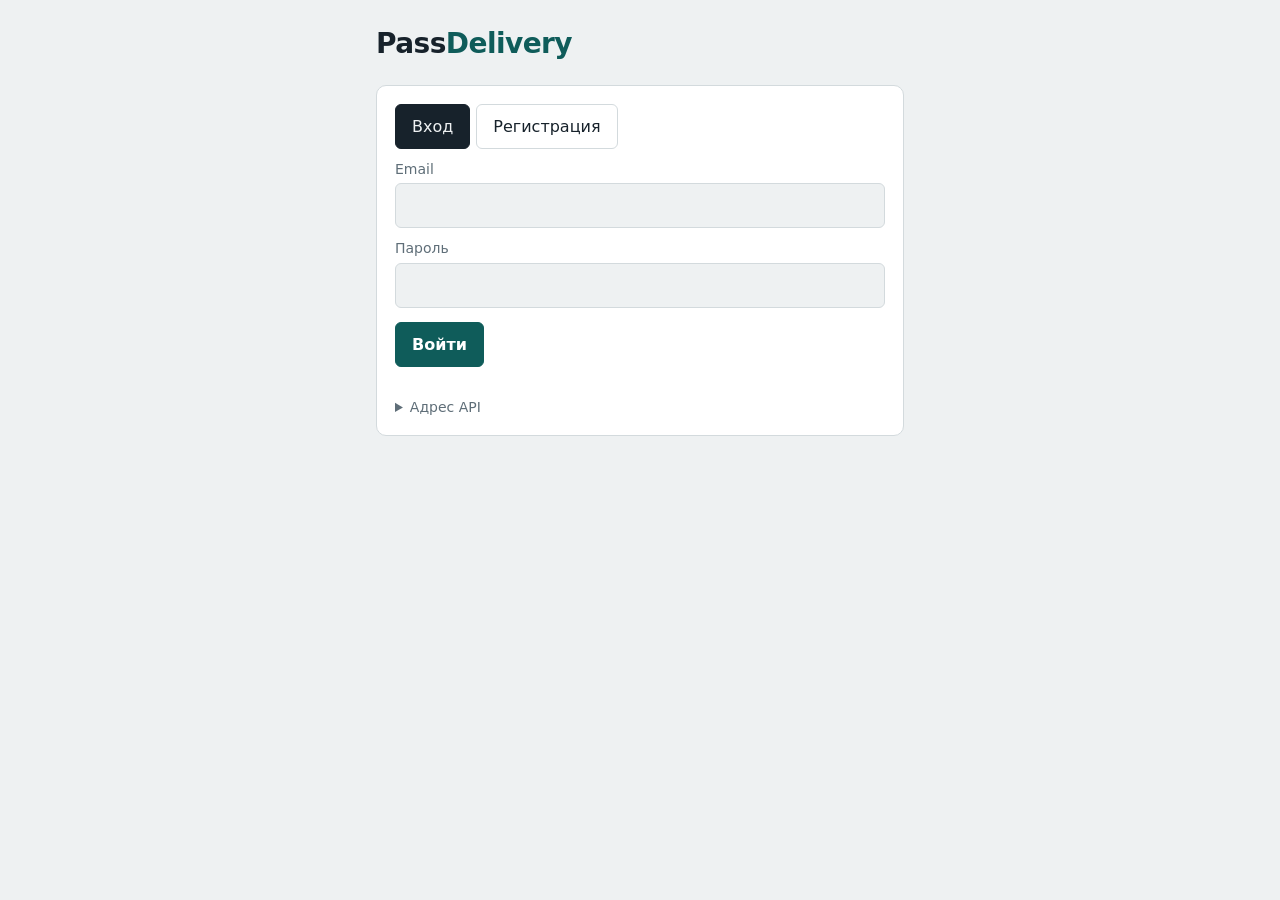
==== index.html @ b202b9f3 "Merge pull request #2 from PassDelivery/feature/auth Feature/auth" ====
<!DOCTYPE html>
<html lang="ru">

<head>
  <meta charset="utf-8">
  <meta name="viewport" content="width=device-width, initial-scale=1">
  <title>PassDelivery</title>
  <link rel="stylesheet" href="styles.css">
</head>

<body>
  <main>
    <header>
      <h1>Pass<b>Delivery</b></h1>
      <button id="logout" hidden>Выйти</button>
    </header>

    <!-- ============ AUTH ============ -->
    <section id="auth">
      <div class="tabs" role="tablist">
        <button role="tab" id="tab-login" aria-selected="true">Вход</button>
        <button role="tab" id="tab-reg" aria-selected="false">Регистрация</button>
      </div>
      <div id="reg-only" hidden>
        <label for="f-name">Имя</label><input id="f-name" autocomplete="name">
        <label for="f-phone">Телефон</label><input id="f-phone" type="tel" autocomplete="tel">
        <label for="f-role">Роль</label>
        <select id="f-role">
          <option value="customer">Клиент</option>
          <option value="restaurant_owner">Владелец ресторана</option>
          <option value="courier">Курьер</option>
        </select>
      </div>
      <label for="f-email">Email</label><input id="f-email" type="email" autocomplete="email">
      <label for="f-pass">Пароль</label><input id="f-pass" type="password" minlength="8"
        autocomplete="current-password">
      <div class="actions"><button class="primary" id="auth-submit">Войти</button></div>
      <div class="msg" id="auth-msg" role="status"></div>
      <details>
        <summary>Адрес API</summary>
        <label for="f-api">Base URL</label><input id="f-api">
      </details>
    </section>

    <!-- ============ APP ============ -->
    <div id="app" hidden>
      <section>
        <h2>Профиль</h2>
        <div class="msg" id="role-line" style="margin:0 0 6px"></div>
        <label for="p-name">Имя</label><input id="p-name">
        <label for="p-email">Email</label><input id="p-email" type="email">
        <label for="p-phone">Телефон</label><input id="p-phone" type="tel">
        <div class="actions"><button class="primary" id="profile-save">Сохранить профиль</button></div>
        <div class="msg" id="profile-msg" role="status"></div>
      </section>

      <section>
        <h2>Адреса</h2>
        <div id="addr-list">
          <p class="empty">Загрузка…</p>
        </div>
        <div class="msg" id="addr-msg" role="status"></div>
      </section>

      <section>
        <h2>Новый адрес</h2>
        <div class="row">
          <div><label for="a-city">Город *</label><input id="a-city"></div>
          <div><label for="a-street">Улица *</label><input id="a-street"></div>
        </div>
        <div class="row">
          <div><label for="a-house">Дом *</label><input id="a-house"></div>
          <div><label for="a-apt">Квартира</label><input id="a-apt"></div>
        </div>
        <label for="a-comment">Комментарий курьеру</label><input id="a-comment">
        <label style="display:flex;gap:8px;align-items:center;color:var(--ink)">
          <input type="checkbox" id="a-default" style="width:auto"> Основной адрес
        </label>
        <div class="actions"><button class="primary" id="addr-add">Добавить адрес</button></div>
        <div class="msg" id="addr-add-msg" role="status"></div>
      </section>
    </div>
  </main>

  <script type="module" src="js/app.js"></script>
</body>

</html>
---- styles.css ----
:root {
  --bg: #eef1f2;
  --ink: #17222b;
  --mute: #5f6e78;
  --line: #d3dadd;
  --card: #fff;
  --acc: #0f5c5a;
  --accInk: #fff;
  --err: #b3261e
}

@media (prefers-color-scheme:dark) {
  :root {
    --bg: #10171c;
    --ink: #e6ecef;
    --mute: #8d9ba5;
    --line: #26323a;
    --card: #182128;
    --acc: #4fb3ae;
    --accInk: #08201f;
    --err: #ff8a80
  }
}

* {
  box-sizing: border-box
}

body {
  margin: 0;
  background: var(--bg);
  color: var(--ink);
  font: 16px/1.45 system-ui, -apple-system, "Segoe UI", Roboto, sans-serif
}

main {
  max-width: 560px;
  margin: 0 auto;
  padding: 24px 16px 64px
}

header {
  display: flex;
  justify-content: space-between;
  align-items: baseline;
  margin-bottom: 20px
}

h1 {
  margin: 0;
  font-size: 28px;
  letter-spacing: -.02em
}

h1 b {
  color: var(--acc)
}

h2 {
  font-size: 18px;
  margin: 0 0 12px
}

section {
  background: var(--card);
  border: 1px solid var(--line);
  border-radius: 10px;
  padding: 18px;
  margin-bottom: 16px
}

label {
  display: block;
  font-size: 14px;
  color: var(--mute);
  margin: 10px 0 4px
}

input, select {
  width: 100%;
  padding: 10px 12px;
  font: inherit;
  color: var(--ink);
  background: var(--bg);
  border: 1px solid var(--line);
  border-radius: 6px
}

input:focus-visible, select:focus-visible, button:focus-visible {
  outline: 2px solid var(--acc);
  outline-offset: 2px
}

button {
  font: inherit;
  padding: 10px 16px;
  border-radius: 6px;
  border: 1px solid var(--line);
  background: transparent;
  color: var(--ink);
  cursor: pointer
}

button.primary {
  background: var(--acc);
  color: var(--accInk);
  border-color: var(--acc);
  font-weight: 600
}

button:disabled {
  opacity: .5;
  cursor: not-allowed
}

.row {
  display: flex;
  gap: 10px
}

.row>* {
  flex: 1
}

.actions {
  display: flex;
  gap: 8px;
  margin-top: 14px;
  flex-wrap: wrap
}

.tabs {
  display: flex;
  gap: 6px;
  margin-bottom: 8px
}

.tabs button[aria-selected=true] {
  background: var(--ink);
  color: var(--bg);
  border-color: var(--ink)
}

.msg {
  min-height: 20px;
  font-size: 14px;
  margin-top: 10px
}

.msg.err {
  color: var(--err)
}

.msg.ok {
  color: var(--acc)
}

.addr {
  display: flex;
  justify-content: space-between;
  gap: 12px;
  padding: 12px 0;
  border-top: 1px solid var(--line)
}

.addr:first-of-type {
  border-top: 0
}

.addr small {
  color: var(--mute);
  display: block
}

.badge {
  font-size: 12px;
  border: 1px solid var(--acc);
  color: var(--acc);
  border-radius: 99px;
  padding: 1px 8px;
  margin-left: 6px
}

.empty {
  color: var(--mute)
}

details summary {
  cursor: pointer;
  color: var(--mute);
  font-size: 14px
}

[hidden] {
  display: none !important
}
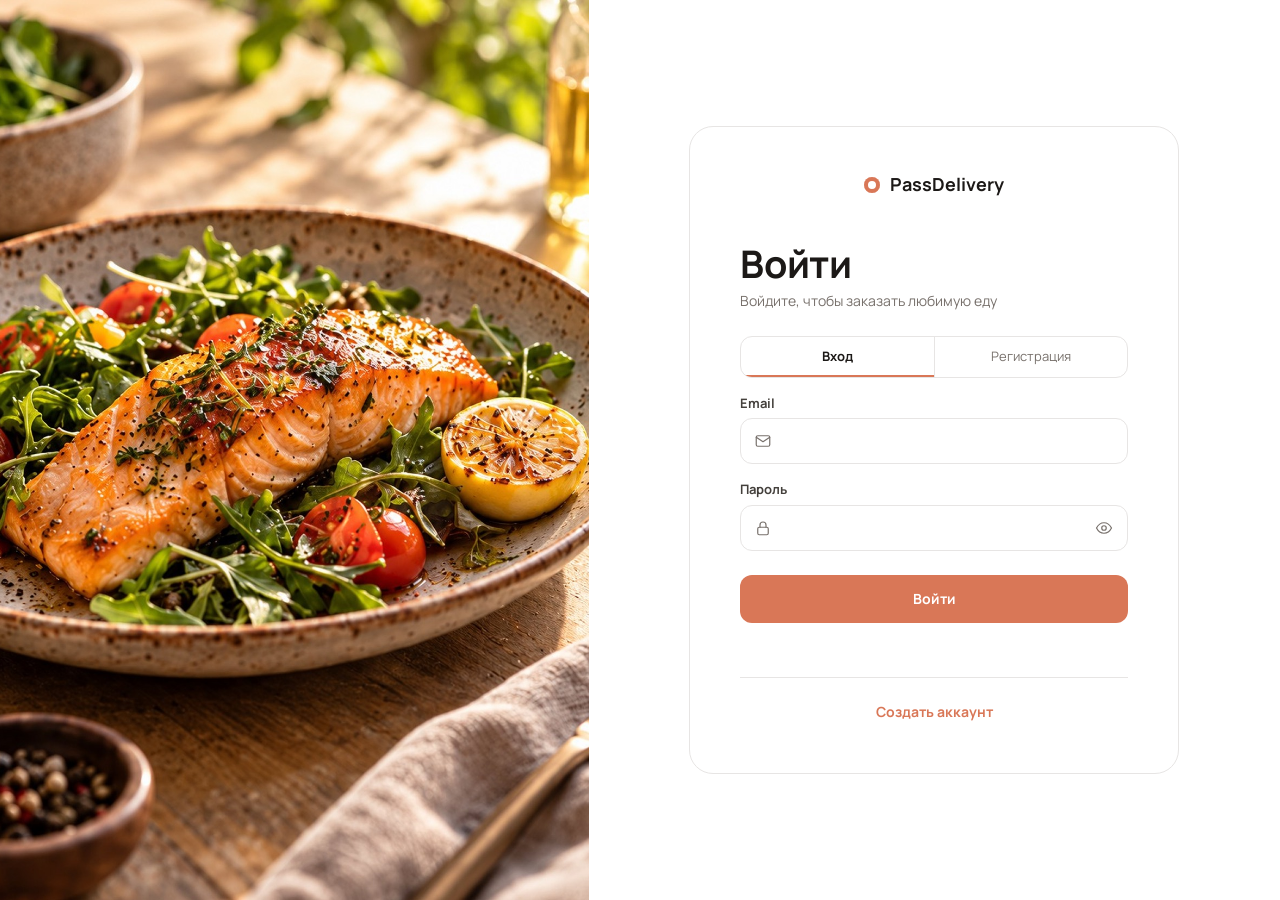
==== commit b5ce0d4e: "Merge pull request #3 from PassDelivery/feature/frontend create frontend" ====
--- a/index.html
+++ b/index.html
@@ -1,26 +1,30 @@
 <!DOCTYPE html>
 <html lang="ru">
-
 <head>
-  <meta charset="utf-8">
-  <meta name="viewport" content="width=device-width, initial-scale=1">
-  <title>PassDelivery</title>
-  <link rel="stylesheet" href="styles.css">
+<meta charset="utf-8">
+<meta name="viewport" content="width=device-width, initial-scale=1">
+<title>PassDelivery</title>
+<link rel="preconnect" href="https://fonts.googleapis.com">
+<link rel="preconnect" href="https://fonts.gstatic.com" crossorigin>
+<link href="https://fonts.googleapis.com/css2?family=Manrope:wght@400;700&display=swap" rel="stylesheet">
+<link rel="stylesheet" href="css/styles.css">
 </head>
-
 <body>
-  <main>
-    <header>
-      <h1>Pass<b>Delivery</b></h1>
-      <button id="logout" hidden>Выйти</button>
-    </header>
-
-    <!-- ============ AUTH ============ -->
-    <section id="auth">
+
+<!-- ============ ЭКРАН ВХОДА (макет Login screen, node 36:550) ============ -->
+<div id="auth" class="login">
+  <div class="login__hero" aria-hidden="true"></div>
+  <div class="login__side">
+    <div class="card">
+      <div class="logo"><span class="logo__mark"></span>PassDelivery</div>
+      <h1 id="auth-title">Войти</h1>
+      <p class="sub" id="auth-sub">Войдите, чтобы заказать любимую еду</p>
+
       <div class="tabs" role="tablist">
-        <button role="tab" id="tab-login" aria-selected="true">Вход</button>
-        <button role="tab" id="tab-reg" aria-selected="false">Регистрация</button>
-      </div>
+        <button type="button" role="tab" id="tab-login" aria-selected="true">Вход</button>
+        <button type="button" role="tab" id="tab-reg" aria-selected="false">Регистрация</button>
+      </div>
+
       <div id="reg-only" hidden>
         <label for="f-name">Имя</label><input id="f-name" autocomplete="name">
         <label for="f-phone">Телефон</label><input id="f-phone" type="tel" autocomplete="tel">
@@ -31,58 +35,467 @@
           <option value="courier">Курьер</option>
         </select>
       </div>
-      <label for="f-email">Email</label><input id="f-email" type="email" autocomplete="email">
-      <label for="f-pass">Пароль</label><input id="f-pass" type="password" minlength="8"
-        autocomplete="current-password">
-      <div class="actions"><button class="primary" id="auth-submit">Войти</button></div>
+
+      <label for="f-email">Email</label>
+      <div class="field">
+        <svg class="field__icon" width="18" height="18" viewBox="0 0 24 24" fill="none" stroke="currentColor" stroke-width="1.6" stroke-linecap="round" stroke-linejoin="round" aria-hidden="true"><rect x="3" y="5" width="18" height="14" rx="2"/><path d="m3 7 9 6 9-6"/></svg>
+        <input id="f-email" type="email" autocomplete="email">
+      </div>
+
+      <label for="f-pass">Пароль</label>
+      <div class="field">
+        <svg class="field__icon" width="18" height="18" viewBox="0 0 24 24" fill="none" stroke="currentColor" stroke-width="1.6" stroke-linecap="round" stroke-linejoin="round" aria-hidden="true"><rect x="5" y="11" width="14" height="10" rx="2"/><path d="M8 11V8a4 4 0 0 1 8 0v3"/></svg>
+        <input id="f-pass" type="password" minlength="8" autocomplete="current-password">
+        <button type="button" class="eye" id="toggle-pass" aria-label="Показать пароль">
+          <svg width="18" height="18" viewBox="0 0 24 24" fill="none" stroke="currentColor" stroke-width="1.6" stroke-linecap="round" stroke-linejoin="round" aria-hidden="true"><path d="M2 12s3.6-7 10-7 10 7 10 7-3.6 7-10 7S2 12 2 12Z"/><circle cx="12" cy="12" r="3"/></svg>
+        </button>
+      </div>
+
+      <button type="button" class="primary block" id="auth-submit">Войти</button>
       <div class="msg" id="auth-msg" role="status"></div>
-      <details>
-        <summary>Адрес API</summary>
-        <label for="f-api">Base URL</label><input id="f-api">
-      </details>
-    </section>
-
-    <!-- ============ APP ============ -->
-    <div id="app" hidden>
-      <section>
-        <h2>Профиль</h2>
-        <div class="msg" id="role-line" style="margin:0 0 6px"></div>
-        <label for="p-name">Имя</label><input id="p-name">
-        <label for="p-email">Email</label><input id="p-email" type="email">
-        <label for="p-phone">Телефон</label><input id="p-phone" type="tel">
-        <div class="actions"><button class="primary" id="profile-save">Сохранить профиль</button></div>
-        <div class="msg" id="profile-msg" role="status"></div>
+
+      <hr class="divider">
+      <button type="button" class="link" id="switch-mode">Создать аккаунт</button>
+
+    </div>
+  </div>
+</div>
+
+<!-- ============ ПРИЛОЖЕНИЕ: профиль (макет 07-profile, node 37:1716) ============ -->
+<main id="shell" hidden>
+  <header class="topbar">
+    <div class="topbar__in">
+      <a class="logo logo--left" href="#/restaurants"><span class="logo__mark"></span><span class="logo__text">PassDelivery</span></a>
+      <button type="button" class="addr-chip" id="addr-chip" title="Мои адреса">
+        <svg width="18" height="18" viewBox="0 0 24 24" fill="none" stroke="currentColor" stroke-width="1.8" stroke-linecap="round" stroke-linejoin="round" aria-hidden="true"><path d="M12 21s-7-6.2-7-12a7 7 0 0 1 14 0c0 5.8-7 12-7 12Z"/><circle cx="12" cy="9" r="2.5"/></svg>
+        <span id="addr-chip-text">Добавьте адрес</span>
+        <svg class="addr-chip__chev" width="12" height="12" viewBox="0 0 24 24" fill="none" stroke="currentColor" stroke-width="2.4" stroke-linecap="round" stroke-linejoin="round" aria-hidden="true"><path d="m6 9 6 6 6-6"/></svg>
+      </button>
+      <label class="search" for="search">
+        <svg width="16" height="16" viewBox="0 0 24 24" fill="none" stroke="currentColor" stroke-width="2" stroke-linecap="round" aria-hidden="true"><circle cx="11" cy="11" r="7"/><path d="m20 20-3.5-3.5"/></svg>
+        <input id="search" type="search" placeholder="Найти рестораны" autocomplete="off">
+      </label>
+      <div class="topbar__right">
+        <a class="topbar__link" href="#/profile/orders">
+          <svg width="18" height="20" viewBox="0 0 24 24" fill="none" stroke="currentColor" stroke-width="1.8" stroke-linecap="round" stroke-linejoin="round" aria-hidden="true"><path d="M6 7h12l-1 13H7L6 7Z"/><path d="M9 7a3 3 0 0 1 6 0"/></svg>
+          <span>Заказы</span>
+        </a>
+<button type="button" class="bell" id="nb-shell" aria-label="Уведомления" aria-haspopup="dialog">
+          <svg width="22" height="22" viewBox="0 0 24 24" fill="none" stroke="currentColor" stroke-width="1.8" stroke-linecap="round" stroke-linejoin="round" aria-hidden="true"><path d="M6 8a6 6 0 0 1 12 0c0 7 3 9 3 9H3s3-2 3-9"/><path d="M10.3 21a1.94 1.94 0 0 0 3.4 0"/></svg>
+          <span class="bell__count" hidden></span>
+        </button>
+        <a class="avatar avatar--sm" id="top-avatar" href="#/profile/personal" title="Профиль"></a>
+        <a class="cart-btn" id="cart-btn" href="#/cart" title="Корзина" hidden>
+          <svg width="26" height="26" viewBox="0 0 24 24" fill="none" stroke="currentColor" stroke-width="1.7" stroke-linecap="round" stroke-linejoin="round" aria-hidden="true"><path d="M3 4h2l2.2 10.5a1.5 1.5 0 0 0 1.5 1.2h8.6a1.5 1.5 0 0 0 1.5-1.1L21 8H6"/><circle cx="9.5" cy="19.5" r="1.3"/><circle cx="17" cy="19.5" r="1.3"/></svg>
+          <span class="cart-btn__count" id="cart-count" hidden>0</span>
+          <span class="visually-hidden">Корзина</span>
+        </a>
+      </div>
+    </div>
+  </header>
+
+  <!-- каталог (макет 02-restaurants, node 37:1258) -->
+  <div class="page" data-page="catalog" hidden>
+    <h1 class="page__title">Рестораны рядом</h1>
+    <div class="msg" id="catalog-msg" role="status"></div>
+    <div class="rest-grid" id="rest-grid"></div>
+    <p class="empty-state" id="catalog-empty" hidden></p>
+  </div>
+
+  <!-- меню ресторана (макет 03-restaurant-menu, node 37:1340) -->
+  <div class="page page--wide" data-page="restaurant" hidden>
+    <a class="back" href="#/restaurants">← Все рестораны</a>
+    <section class="hero" id="r-hero">
+      <span class="hero__closed" id="r-closed" hidden>Сейчас закрыт</span>
+      <h1 id="r-name"></h1>
+      <p class="hero__meta" id="r-meta"></p>
+      <p class="hero__desc" id="r-desc"></p>
+    </section>
+    <p class="r-note" id="r-note" hidden>Вы вошли как <span id="r-note-role"></span> — заказывать могут только покупатели. Чтобы оформить заказ, войдите под аккаунтом покупателя.</p>
+    <div class="msg" id="r-msg" role="status"></div>
+    <div class="menu-bar">
+      <nav class="chips" id="r-cats" aria-label="Категории меню"></nav>
+      <a class="cart-pill" id="r-cartpill" href="#/cart" hidden></a>
+    </div>
+    <div id="r-menu"></div>
+    <p class="empty-state" id="r-empty" hidden></p>
+    <section class="rv-sec" id="r-reviews" hidden aria-labelledby="r-rv-title">
+      <h2 id="r-rv-title">Отзывы <span class="rv-sum" id="r-rv-sum"></span></h2>
+      <div class="rv-list" id="r-rv-list"></div>
+    </section>
+  </div>
+
+  <!-- корзина (макет 04-cart, node 37:1449) -->
+  <div class="page" data-page="cart" hidden>
+    <h1 class="page__title">Корзина</h1>
+    <a class="cart-rest" id="cart-rest" hidden></a>
+    <div class="msg" id="cart-msg" role="status"></div>
+    <div class="cart-layout" id="cart-layout" hidden>
+      <section class="panel cart-list" id="cart-list" aria-label="Состав корзины"></section>
+      <aside class="panel cart-sum">
+        <h2>Ваш заказ</h2>
+        <div class="cart-sum__row"><span>Товары</span><span id="cart-goods"></span></div>
+        <div class="cart-sum__row"><span>Доставка</span><span>0 ₽</span></div>
+        <div class="cart-sum__total"><span>Итого</span><span id="cart-total"></span></div>
+        <p class="cart-sum__warn" id="cart-warn" hidden></p>
+        <a class="primary block btn-link" id="cart-checkout" href="#/checkout">Перейти к оформлению</a>
+        <button type="button" class="link cart-clear" id="cart-clear">Очистить корзину</button>
+      </aside>
+    </div>
+    <div class="panel cart-empty" id="cart-empty" hidden>
+      <p>В корзине пока пусто</p>
+      <a class="btn-outline btn-outline--sm" href="#/restaurants">Выбрать ресторан</a>
+    </div>
+  </div>
+
+  <!-- оформление заказа (макет 05-checkout, node 37:1534) -->
+  <div class="page" data-page="checkout" hidden>
+    <a class="back" href="#/cart">← Корзина</a>
+    <h1 class="page__title">Оформление заказа</h1>
+    <div class="msg" id="co-msg" role="status"></div>
+    <form class="cart-layout" id="co-form" novalidate hidden>
+      <section class="panel co-main">
+        <h2>Адрес доставки</h2>
+        <div class="co-addrs" id="co-addrs" role="radiogroup" aria-label="Адрес доставки"></div>
+        <a class="co-add" href="#/profile/addresses">+ Добавить адрес</a>
+        <h2>Комментарий курьеру</h2>
+        <textarea id="co-comment" rows="3" maxlength="200" placeholder="Например, позвонить за 5 минут"></textarea>
+        <div class="co-when"><strong>Как можно скорее</strong><span>Время доставки подскажет ресторан</span></div>
       </section>
-
-      <section>
-        <h2>Адреса</h2>
-        <div id="addr-list">
-          <p class="empty">Загрузка…</p>
-        </div>
-        <div class="msg" id="addr-msg" role="status"></div>
+      <aside class="panel cart-sum">
+        <h2 id="co-rest"></h2>
+        <div class="co-items" id="co-items"></div>
+        <div class="cart-sum__row"><span>Товары</span><span id="co-goods"></span></div>
+        <div class="cart-sum__row"><span>Доставка</span><span>0 ₽</span></div>
+        <div class="cart-sum__total"><span>Итого</span><span id="co-total"></span></div>
+        <button type="submit" class="primary block" id="co-submit">Оформить заказ</button>
+      </aside>
+    </form>
+  </div>
+
+  <!-- заказ и его статус (макет 06-tracking, node 37:1615) -->
+  <div class="page" data-page="order" hidden>
+    <a class="back" href="#/profile/orders">← История заказов</a>
+    <h1 class="page__title" id="ord-title">Заказ</h1>
+    <div class="msg" id="ord-msg" role="status"></div>
+    <div id="ord-body" hidden>
+      <section class="panel ord-status">
+        <div class="ord-status__head">
+          <span class="ord-status__icon" id="ord-icon" aria-hidden="true"></span>
+          <div>
+            <div class="ord-status__title" id="ord-state"></div>
+            <div class="ord-status__sub" id="ord-sub"></div>
+          </div>
+        </div>
+        <ol class="steps" id="ord-steps"></ol>
       </section>
-
-      <section>
-        <h2>Новый адрес</h2>
-        <div class="row">
-          <div><label for="a-city">Город *</label><input id="a-city"></div>
-          <div><label for="a-street">Улица *</label><input id="a-street"></div>
-        </div>
-        <div class="row">
-          <div><label for="a-house">Дом *</label><input id="a-house"></div>
-          <div><label for="a-apt">Квартира</label><input id="a-apt"></div>
-        </div>
-        <label for="a-comment">Комментарий курьеру</label><input id="a-comment">
-        <label style="display:flex;gap:8px;align-items:center;color:var(--ink)">
-          <input type="checkbox" id="a-default" style="width:auto"> Основной адрес
-        </label>
-        <div class="actions"><button class="primary" id="addr-add">Добавить адрес</button></div>
-        <div class="msg" id="addr-add-msg" role="status"></div>
+      <section class="panel rv-box" id="ord-review" hidden aria-label="Отзыв о заказе">
+        <form id="rv-form" novalidate>
+          <h2>Оцените заказ</h2>
+          <p class="ohead__sub">Отзыв увидят другие покупатели на странице ресторана</p>
+          <div class="rv-stars-input" id="rv-stars" role="radiogroup" aria-label="Оценка"></div>
+          <textarea id="rv-body" rows="3" maxlength="1000" placeholder="Что понравилось, а что можно улучшить?"></textarea>
+          <div class="msg" id="rv-msg" role="status"></div>
+          <button type="submit" class="primary" id="rv-submit">Отправить отзыв</button>
+        </form>
+        <div id="rv-done" hidden></div>
       </section>
-    </div>
-  </main>
-
-  <script type="module" src="js/app.js"></script>
+      <div class="cart-layout">
+        <section class="panel ord-items">
+          <h2>Состав заказа</h2>
+          <div id="ord-items"></div>
+          <h2>История статусов</h2>
+          <ol class="ord-history" id="ord-history"></ol>
+        </section>
+        <aside class="panel cart-sum">
+          <h2>Детали заказа</h2>
+          <dl class="ord-facts" id="ord-facts"></dl>
+          <button type="button" class="link cart-clear danger-link" id="ord-cancel" hidden>Отменить заказ</button>
+        </aside>
+      </div>
+    </div>
+  </div>
+
+  <div class="page" data-page="profile">
+    <h1 class="page__title">Профиль</h1>
+    <div class="profile">
+      <aside class="panel side">
+        <div class="side__user">
+          <span class="avatar" id="side-avatar" aria-hidden="true"></span>
+          <div class="side__who">
+            <div class="side__name" id="side-name"></div>
+            <div class="side__role" id="side-role"></div>
+          </div>
+        </div>
+        <nav class="side__nav" id="p-nav" aria-label="Разделы профиля">
+          <a href="#/profile/personal" data-tab="personal">Личные данные</a>
+          <a href="#/profile/addresses" data-tab="addresses">Адреса</a>
+          <a href="#/profile/orders" data-tab="orders">История заказов</a>
+          <a href="#/owner/overview" id="nav-owner" hidden>Кабинет ресторана</a>
+          <button type="button" id="logout">Выйти</button>
+        </nav>
+      </aside>
+
+      <section class="panel main">
+        <div data-view="personal" hidden>
+          <h2>Личные данные</h2>
+          <form id="personal-form" class="form-narrow" novalidate>
+            <label for="p-name">Имя</label><input id="p-name" autocomplete="name">
+            <label for="p-email">Email</label><input id="p-email" type="email" autocomplete="email">
+            <label for="p-phone">Телефон</label><input id="p-phone" type="tel" autocomplete="tel" placeholder="+79991234567">
+            <div class="actions"><button type="submit" class="primary" id="profile-save">Сохранить</button></div>
+            <div class="msg" id="profile-msg" role="status"></div>
+          </form>
+        </div>
+
+        <div data-view="addresses">
+          <h2>Мои адреса</h2>
+          <div class="addr-list" id="addr-list"><p class="empty">Загрузка…</p></div>
+          <div class="msg" id="addr-msg" role="status"></div>
+          <button type="button" class="btn-outline" id="addr-new">+ Добавить адрес</button>
+        </div>
+
+        <div data-view="orders" hidden>
+          <h2>История заказов</h2>
+          <div class="msg" id="hist-msg" role="status"></div>
+          <div class="hist-list" id="hist-list"></div>
+          <p class="empty-state" id="hist-empty" hidden>Заказов пока нет. <a href="#/restaurants">Выбрать ресторан</a></p>
+        </div>
+      </section>
+    </div>
+  </div>
+</main>
+
+<!-- ============ КАБИНЕТ ВЛАДЕЛЬЦА (макет 09-restaurant-owner, node 37:1859) ============ -->
+<main id="owner" class="owner" hidden>
+  <aside class="panel oside">
+    <a class="logo logo--left" href="#/owner/overview"><span class="logo__mark"></span><span class="logo__text">PassDelivery</span></a>
+
+    <div class="side__user oside__rest">
+      <span class="avatar avatar--rest" id="o-avatar" aria-hidden="true"></span>
+      <div class="side__who">
+        <div class="side__name" id="o-name"></div>
+        <div class="side__role"><span class="dot" id="o-dot"></span><span id="o-status"></span></div>
+      </div>
+      <button type="button" class="bell" id="nb-owner" aria-label="Уведомления" aria-haspopup="dialog">
+          <svg width="22" height="22" viewBox="0 0 24 24" fill="none" stroke="currentColor" stroke-width="1.8" stroke-linecap="round" stroke-linejoin="round" aria-hidden="true"><path d="M6 8a6 6 0 0 1 12 0c0 7 3 9 3 9H3s3-2 3-9"/><path d="M10.3 21a1.94 1.94 0 0 0 3.4 0"/></svg>
+          <span class="bell__count" hidden></span>
+        </button>
+    </div>
+    <select id="o-switch" class="oside__switch" aria-label="Выбрать ресторан" hidden></select>
+
+    <nav class="side__nav" id="o-nav" aria-label="Разделы кабинета">
+      <a href="#/owner/overview" data-tab="overview">Обзор</a>
+      <a href="#/owner/menu" data-tab="menu">Меню</a>
+      <a href="#/owner/orders" data-tab="orders">Заказы <span class="nav-count" id="oo-count" hidden></span></a>
+      <a href="#/owner/reviews" data-tab="reviews">Отзывы</a>
+      <a href="#/owner/settings" data-tab="settings">Настройки</a>
+    </nav>
+
+    <div class="side__nav oside__foot">
+      <button type="button" id="o-new">+ Новый ресторан</button>
+      <a href="#/profile/personal">Мой профиль</a>
+      <button type="button" id="o-logout">Выйти</button>
+    </div>
+  </aside>
+
+  <div class="omain">
+    <div class="msg" id="owner-msg" role="status"></div>
+
+    <section data-oview="overview" hidden>
+      <div class="ohead">
+        <div><h1 id="ov-title"></h1><p class="ohead__sub">Обзор ресторана</p></div>
+        <a class="btn-outline btn-outline--sm" href="#/owner/settings">Редактировать</a>
+      </div>
+      <div class="panel ocard ostatus">
+        <div>
+          <div class="ostatus__title" id="ov-open-text"></div>
+          <div class="ostatus__sub">Когда ресторан закрыт, покупатели не видят его в каталоге</div>
+        </div>
+        <button type="button" class="switch" id="ov-open" role="switch" aria-checked="false" aria-label="Ресторан открыт"><span></span></button>
+      </div>
+      <div class="msg" id="ov-msg" role="status"></div>
+      <div class="panel ocard">
+        <dl class="ofacts">
+          <div><dt>Описание</dt><dd id="ov-desc"></dd></div>
+          <div><dt>Адрес</dt><dd id="ov-address"></dd></div>
+          <div><dt>Телефон</dt><dd id="ov-phone"></dd></div>
+          <div><dt>Создан</dt><dd id="ov-created"></dd></div>
+        </dl>
+      </div>
+    </section>
+
+    <section data-oview="menu" hidden>
+      <div class="ohead">
+        <div><h1>Меню</h1><p class="ohead__sub">Управление блюдами ресторана</p></div>
+        <div class="ohead__actions">
+          <button type="button" class="btn-outline btn-outline--sm" id="cat-new">+ Категория</button>
+          <button type="button" class="primary" id="dish-new">+ Добавить блюдо</button>
+        </div>
+      </div>
+      <div class="chips" id="cat-chips" role="tablist" aria-label="Категории"></div>
+      <div class="msg" id="cat-msg" role="status"></div>
+      <div class="panel dishes">
+        <div class="dishes__head" aria-hidden="true">
+          <span>Блюдо</span><span>Категория</span><span>Цена</span><span>Статус</span><span>Действия</span>
+        </div>
+        <div id="dish-list"></div>
+        <p class="empty-state" id="dish-empty"></p>
+      </div>
+    </section>
+
+    <section data-oview="orders" hidden>
+      <div class="ohead">
+        <div><h1>Заказы</h1><p class="ohead__sub">Список обновляется сам каждые 20 секунд</p></div>
+        <button type="button" class="btn-outline btn-outline--sm" id="oo-refresh">Обновить</button>
+      </div>
+      <div class="chips" id="oo-tabs" role="tablist" aria-label="Фильтр заказов"></div>
+      <div class="msg" id="oo-msg" role="status"></div>
+      <div class="oo-list" id="oo-list"></div>
+      <div class="panel ocard" id="oo-empty" hidden><p class="empty-state" id="oo-empty-text"></p></div>
+    </section>
+
+    <section data-oview="reviews" hidden>
+      <div class="ohead"><div><h1>Отзывы</h1><p class="ohead__sub" id="orv-sum">Что говорят покупатели</p></div></div>
+      <div class="msg" id="orv-msg" role="status"></div>
+      <div class="rv-list" id="orv-list"></div>
+      <div class="panel ocard" id="orv-empty" hidden><p class="empty-state">Отзывов пока нет — они появятся после первых доставленных заказов.</p></div>
+    </section>
+
+    <section data-oview="settings" hidden>
+      <div class="ohead"><div><h1 id="rs-title">Настройки</h1><p class="ohead__sub" id="rs-sub"></p></div></div>
+      <div class="panel ocard">
+        <form id="rs-form" class="form-narrow" novalidate>
+          <label for="rs-name">Название *</label><input id="rs-name" placeholder="Casa Pasta">
+          <label for="rs-desc">Описание</label><textarea id="rs-desc" rows="3" maxlength="100" placeholder="Итальянская кухня, свежая паста каждый день"></textarea>
+          <label for="rs-address">Адрес *</label><input id="rs-address" placeholder="Москва, ул. Ленина, 12">
+          <label for="rs-phone">Телефон</label><input id="rs-phone" type="tel" placeholder="+79991234567">
+          <label class="check"><input type="checkbox" id="rs-open"> Ресторан открыт и принимает заказы</label>
+          <div class="msg" id="rs-msg" role="status"></div>
+          <div class="actions">
+            <button type="submit" class="primary" id="rs-save">Сохранить</button>
+            <button type="button" id="rs-cancel" hidden>Отмена</button>
+          </div>
+        </form>
+      </div>
+    </section>
+  </div>
+</main>
+
+<!-- ============ КАБИНЕТ КУРЬЕРА (макет 10-courier, node 37:1941) ============ -->
+<main id="courier" class="owner" hidden>
+  <aside class="panel oside">
+    <a class="logo logo--left" href="#/courier"><span class="logo__mark"></span><span class="logo__text">PassDelivery</span></a>
+    <div class="side__user oside__rest">
+      <span class="avatar" id="k-avatar" aria-hidden="true"></span>
+      <div class="side__who">
+        <div class="side__name" id="k-name"></div>
+        <div class="side__role"><span class="dot" id="k-dot"></span><span id="k-status"></span></div>
+      </div>
+      <button type="button" class="bell" id="nb-courier" aria-label="Уведомления" aria-haspopup="dialog">
+          <svg width="22" height="22" viewBox="0 0 24 24" fill="none" stroke="currentColor" stroke-width="1.8" stroke-linecap="round" stroke-linejoin="round" aria-hidden="true"><path d="M6 8a6 6 0 0 1 12 0c0 7 3 9 3 9H3s3-2 3-9"/><path d="M10.3 21a1.94 1.94 0 0 0 3.4 0"/></svg>
+          <span class="bell__count" hidden></span>
+        </button>
+    </div>
+    <div class="k-online">
+      <span>На линии</span>
+      <button type="button" class="switch" id="k-switch" role="switch" aria-checked="false" aria-label="Принимать заказы"><span></span></button>
+    </div>
+    <nav class="side__nav" aria-label="Разделы курьера">
+      <a href="#/courier" aria-current="page">Доставки</a>
+    </nav>
+    <div class="side__nav oside__foot">
+      <a href="#/profile/personal">Мой профиль</a>
+      <button type="button" id="k-logout">Выйти</button>
+    </div>
+  </aside>
+
+  <div class="omain">
+    <div class="ohead">
+      <div><h1 id="k-hello"></h1><p class="ohead__sub" id="k-sub"></p></div>
+      <button type="button" class="btn-outline btn-outline--sm" id="k-refresh">Обновить</button>
+    </div>
+    <div class="msg" id="k-msg" role="status"></div>
+
+    <section class="panel k-active" id="k-active" hidden aria-label="Текущая доставка"></section>
+
+    <section id="k-offers-box" hidden>
+      <h2 class="k-h2">Доступные доставки</h2>
+      <div class="k-offers" id="k-offers"></div>
+    </section>
+
+    <div class="panel ocard" id="k-empty" hidden><p class="empty-state" id="k-empty-text"></p></div>
+  </div>
+</main>
+
+<!-- ============ Панель уведомлений (общая для всех ролей) ============ -->
+<div class="notif-panel" id="notif-panel" role="dialog" aria-label="Уведомления" hidden>
+  <div class="notif-panel__head">
+    <strong>Уведомления</strong>
+    <button type="button" class="link" id="notif-readall">Прочитать все</button>
+  </div>
+  <div class="notif-list" id="notif-list"></div>
+  <p class="notif-empty" id="notif-empty" hidden>Уведомлений пока нет</p>
+</div>
+
+<!-- ============ Диалог категории ============ -->
+<dialog class="modal modal--sm" id="cat-dialog" aria-labelledby="cat-form-title">
+  <form id="cat-form" novalidate>
+    <h2 id="cat-form-title">Новая категория</h2>
+    <label for="c-name">Название *</label><input id="c-name" maxlength="35" placeholder="Например, Пицца">
+    <label for="c-order">Порядок в меню *</label><input id="c-order" type="number" min="1" step="1" inputmode="numeric">
+    <p class="hint">Категории в меню идут по возрастанию этого числа</p>
+    <div class="msg" id="cat-form-msg" role="status"></div>
+    <div class="actions">
+      <button type="button" id="cat-cancel">Отмена</button>
+      <button type="submit" class="primary" id="cat-save">Добавить</button>
+    </div>
+  </form>
+</dialog>
+
+<!-- ============ Диалог блюда ============ -->
+<dialog class="modal" id="dish-dialog" aria-labelledby="dish-form-title">
+  <form id="dish-form" novalidate>
+    <h2 id="dish-form-title">Новое блюдо</h2>
+    <label for="d-cat">Категория *</label><select id="d-cat"></select>
+    <label for="d-name">Название *</label><input id="d-name" maxlength="50" placeholder="Карбонара">
+    <label for="d-desc">Описание</label><textarea id="d-desc" rows="3" maxlength="200" placeholder="Спагетти, гуанчиале, желток, пекорино"></textarea>
+    <div class="row">
+      <div><label for="d-price">Цена, ₽ *</label><input id="d-price" inputmode="decimal" autocomplete="off" placeholder="540"></div>
+      <div><label for="d-time">Время готовки, мин</label><input id="d-time" type="number" min="1" step="1" inputmode="numeric" placeholder="15"></div>
+    </div>
+    <label class="check"><input type="checkbox" id="d-available" checked> В продаже — блюдо видно покупателям</label>
+    <div class="msg" id="dish-form-msg" role="status"></div>
+    <div class="actions">
+      <button type="button" id="dish-cancel">Отмена</button>
+      <button type="submit" class="primary" id="dish-save">Добавить блюдо</button>
+    </div>
+  </form>
+</dialog>
+
+<!-- ============ Диалог адреса ============ -->
+<dialog class="modal" id="addr-dialog" aria-labelledby="addr-form-title">
+  <form id="addr-form" novalidate>
+    <h2 id="addr-form-title">Новый адрес</h2>
+    <div class="row">
+      <div><label for="a-city">Город *</label><input id="a-city" placeholder="Москва"></div>
+      <div><label for="a-street">Улица *</label><input id="a-street" placeholder="ул. Ленина"></div>
+    </div>
+    <div class="row">
+      <div><label for="a-house">Дом *</label><input id="a-house" inputmode="numeric"></div>
+      <div><label for="a-apt">Квартира</label><input id="a-apt" inputmode="numeric"></div>
+    </div>
+    <label for="a-comment">Комментарий курьеру</label><input id="a-comment" placeholder="Код домофона, подъезд, этаж">
+    <label class="check"><input type="checkbox" id="a-default"> Адрес по умолчанию</label>
+    <div class="msg" id="addr-form-msg" role="status"></div>
+    <div class="actions">
+      <button type="button" class="danger" id="addr-delete" hidden>Удалить адрес</button>
+      <button type="button" id="addr-cancel">Отмена</button>
+      <button type="submit" class="primary" id="addr-save">Сохранить</button>
+    </div>
+  </form>
+</dialog>
+
+<script type="module" src="js/app.js"></script>
 </body>
-
-</html>+</html>
--- a/css/styles.css
+++ b/css/styles.css
@@ -0,0 +1,513 @@
+:root{
+  --page:#fafaf9; --card:#fff; --ink:#1c1917; --label:#44403c; --mute:#78716c;
+  --line:#e7e5e4; --acc:#d97757; --acc-hover:#c9653f; --acc-soft:#fbeee8; --err:#b3261e;
+  --font:'Manrope',system-ui,-apple-system,'Segoe UI',Roboto,sans-serif;
+}
+*{box-sizing:border-box}
+html,body{height:100%}
+body{margin:0;background:#fff;color:var(--ink);font:400 16px/1.45 var(--font)}
+[hidden]{display:none!important}
+button{font:inherit;color:inherit;cursor:pointer}
+button:disabled{opacity:.55;cursor:not-allowed}
+:focus-visible{outline:2px solid var(--acc);outline-offset:2px}
+
+/* ---------- общие элементы форм ---------- */
+label{display:block;font-size:13px;font-weight:700;color:var(--label);margin:16px 0 6px}
+input,select{width:100%;height:46px;padding:0 14px;font:inherit;font-size:15px;color:var(--ink);background:#fff;border:1px solid var(--line);border-radius:12px}
+textarea{width:100%;padding:12px 14px;font:inherit;font-size:15px;color:var(--ink);background:#fff;border:1px solid var(--line);border-radius:12px;resize:vertical}
+input:focus,select:focus,textarea:focus{border-color:var(--acc);outline:none;box-shadow:0 0 0 3px rgba(217,119,87,.18)}
+.field{position:relative}
+.field__icon{position:absolute;left:14px;top:50%;transform:translateY(-50%);color:var(--mute);pointer-events:none}
+.field input{padding-left:42px}
+.eye{position:absolute;right:6px;top:50%;transform:translateY(-50%);width:36px;height:36px;display:grid;place-items:center;border:0;background:transparent;color:var(--mute);border-radius:8px}
+.eye:hover{color:var(--ink)}
+button.primary{height:46px;padding:0 20px;border:0;border-radius:12px;background:var(--acc);color:#fff;font-weight:700;font-size:14px}
+button.primary:hover:not(:disabled){background:var(--acc-hover)}
+button.block{width:100%;height:48px;margin-top:24px}
+.msg{min-height:20px;font-size:14px;margin-top:10px}
+.msg.err{color:var(--err)}.msg.ok{color:#2e7d4f}
+
+/* ---------- экран входа ---------- */
+.login{min-height:100vh;display:grid;grid-template-columns:46fr 54fr}
+.login__hero{
+  background:
+    url('../img/login.jpg') center/cover no-repeat,
+    linear-gradient(135deg,#d9c7ad 0%,#b9a083 55%,#8f7a5e 100%);
+}
+.login__side{display:grid;place-items:center;padding:32px}
+.card{width:100%;max-width:490px;border:1px solid var(--line);border-radius:24px;padding:44px 50px;background:#fff}
+.logo{display:flex;align-items:center;justify-content:center;gap:10px;font-weight:700;font-size:18px;margin-bottom:44px}
+.logo--left{justify-content:flex-start;margin:0}
+.logo__mark{width:16px;height:16px;border-radius:50%;background:var(--acc);box-shadow:inset 0 0 0 4px var(--acc),inset 0 0 0 8px #fff}
+.logo__mark{background:radial-gradient(circle,#fff 0 28%,var(--acc) 30%)}
+h1{margin:0;font-size:38px;line-height:1.15;font-weight:700;letter-spacing:-.01em}
+.sub{margin:6px 0 24px;font-size:14px;color:var(--mute)}
+.tabs{display:flex;border:1px solid var(--line);border-radius:12px;overflow:hidden;margin-bottom:4px}
+.tabs button{flex:1;height:40px;border:0;background:transparent;font-size:13px;color:var(--mute)}
+.tabs button + button{border-left:1px solid var(--line)}
+.tabs button[aria-selected=true]{color:var(--ink);font-weight:700;box-shadow:inset 0 -2px 0 var(--acc)}
+.divider{border:0;border-top:1px solid var(--line);margin:24px 0 18px}
+.link{display:block;margin:0 auto;border:0;background:none;color:var(--acc);font-weight:700;font-size:14px;padding:6px 10px}
+.link:hover{text-decoration:underline}
+
+@media (max-width:860px){
+  .login{grid-template-columns:1fr}
+  .login__hero{display:none}
+  .card{border:0;padding:24px 8px}
+  h1{font-size:32px}
+}
+
+/* ---------- приложение: шапка ---------- */
+#shell{min-height:100vh;background:var(--page)}
+.topbar{position:sticky;top:0;z-index:5;background:#fff;border-bottom:1px solid var(--line)}
+.topbar__in{max-width:1440px;margin:0 auto;height:76px;padding:0 45px;display:flex;align-items:center;gap:22px}
+.topbar .logo{margin-right:30px}
+.topbar .logo{font-size:22px;color:var(--ink);text-decoration:none}
+.addr-chip{display:flex;align-items:center;gap:10px;width:282px;min-width:0;height:48px;padding:0 16px;border:1px solid var(--line);border-radius:12px;background:#fff;font-size:14px;text-align:left}
+.addr-chip:hover{border-color:var(--acc)}
+.addr-chip svg{flex:none;color:var(--acc)}
+.addr-chip .addr-chip__chev{color:var(--mute)}
+.addr-chip span{flex:1;min-width:0;overflow:hidden;text-overflow:ellipsis;white-space:nowrap}
+.topbar__right{margin-left:auto;display:flex;align-items:center;gap:28px}
+.topbar__link{display:flex;align-items:center;gap:8px;color:var(--ink);text-decoration:none;font-size:15px}
+.topbar__link:hover{color:var(--acc)}
+a.avatar{text-decoration:none}
+.search{display:flex;align-items:center;gap:10px;width:414px;min-width:0;height:48px;margin:0;padding:0 16px;border:1px solid var(--line);border-radius:12px;background:#fff;color:var(--mute);font-weight:400}
+.search:focus-within{border-color:var(--acc)}
+.search input{height:auto;padding:0;border:0;font-size:14px;background:none}
+.search input:focus{box-shadow:none}
+.avatar{display:grid;place-items:center;flex:none;width:56px;height:56px;border-radius:50%;background:var(--acc-soft);color:var(--acc);font-weight:700;font-size:18px}
+.avatar--sm{width:44px;height:44px;font-size:15px}
+
+/* ---------- профиль ---------- */
+.page{max-width:1440px;margin:0 auto;padding:18px 48px 48px}
+.page__title{font-size:32px;margin:0 0 20px}
+.profile{display:grid;grid-template-columns:240px minmax(0,1fr);gap:32px;align-items:start}
+.panel{background:var(--card);border:1px solid var(--line);border-radius:20px}
+.side{position:sticky;top:96px;padding:30px 16px 20px}
+.side__user{display:flex;align-items:center;gap:12px;padding:0 4px 18px}
+.side__who{min-width:0}
+.side__name{font-weight:700;font-size:15px;overflow:hidden;text-overflow:ellipsis;white-space:nowrap}
+.side__role{font-size:12px;color:var(--mute)}
+.side__nav{display:flex;flex-direction:column;gap:14px}
+.side__nav a,.side__nav button{display:flex;align-items:center;width:100%;height:44px;padding:0 20px;border:0;border-radius:12px;background:none;color:var(--label);font-size:14px;text-align:left;text-decoration:none}
+.side__nav a:hover,.side__nav button:hover{background:var(--page);color:var(--ink)}
+.side__nav a[aria-current=page]{background:var(--acc-soft);color:var(--acc);font-weight:700}
+.side__nav #logout{color:var(--mute)}
+
+.main{padding:26px 40px 40px;min-height:560px}
+.main h2{font-size:28px;line-height:1.3;margin:0 0 26px;letter-spacing:-.01em}
+.addr-list{display:flex;flex-direction:column;gap:20px}
+.addr-card{display:flex;align-items:center;gap:16px;min-height:84px;padding:20px 16px;border:1px solid var(--line);border-radius:16px;background:#fff}
+.addr-card__icon{display:grid;place-items:center;flex:none;width:44px;height:44px;border-radius:12px;background:var(--page);color:var(--label)}
+.addr-card--default .addr-card__icon{background:var(--acc-soft);color:var(--acc)}
+.addr-card__body{flex:1;min-width:0}
+.addr-card__title{font-weight:700;font-size:15px}
+.addr-card__sub{font-size:13px;color:var(--mute);overflow:hidden;text-overflow:ellipsis;white-space:nowrap}
+.badge{display:inline-flex;align-items:center;flex:none;height:30px;padding:0 16px;border-radius:99px;background:var(--acc-soft);color:var(--acc);font-size:12px;font-weight:700}
+.icon-btn{display:grid;place-items:center;flex:none;width:40px;height:40px;margin-left:120px;border:0;border-radius:10px;background:none;color:var(--mute)}
+.icon-btn:hover{background:var(--page);color:var(--ink)}
+.btn-outline{width:240px;max-width:100%;height:48px;margin-top:48px;border:1px solid var(--line);border-radius:12px;background:#fff;font-weight:700;font-size:14px}
+.btn-outline:hover{border-color:var(--acc);color:var(--acc)}
+.empty{color:var(--mute);margin:0}
+.empty-state{padding:56px 0;text-align:center;color:var(--mute);margin:0}
+.form-narrow{max-width:480px}
+.form-narrow label:first-child{margin-top:0}
+
+.row{display:flex;gap:12px}.row>*{flex:1;min-width:0}
+.actions{display:flex;gap:8px;margin-top:18px;flex-wrap:wrap}
+.actions button:not(.primary){height:46px;padding:0 18px;border:1px solid var(--line);background:#fff;border-radius:12px;font-weight:700;font-size:14px}
+.check{display:flex;gap:8px;align-items:center;font-weight:400;color:var(--ink);margin-top:18px}
+.check input{width:18px;height:18px;accent-color:var(--acc)}
+
+/* ---------- каталог ---------- */
+.page > .msg:empty{display:none}
+.rest-grid{display:grid;grid-template-columns:repeat(3,minmax(0,1fr));gap:36px 40px}
+.rest-card{display:block;overflow:hidden;border:1px solid var(--line);border-radius:20px;background:#fff;color:inherit;text-decoration:none;transition:box-shadow .15s,transform .15s}
+.rest-card:hover{box-shadow:0 10px 30px rgba(28,25,23,.08);transform:translateY(-2px)}
+.rest-card__img{display:grid;place-items:center;height:142px}
+.rest-card__img span,.dish-card__img span{font-weight:700;color:rgba(28,25,23,.45)}
+.rest-card__img span{font-size:36px}
+.rest-card__body{padding:16px 18px 20px}
+.rest-card__name{font-weight:700;font-size:20px}
+.rest-card__meta{margin-top:4px;font-size:13px;color:var(--mute);overflow:hidden;text-overflow:ellipsis;white-space:nowrap}
+
+/* ---------- страница ресторана ---------- */
+.page--wide{padding:16px 32px 64px}
+.back{display:inline-block;margin:0 0 12px 16px;color:var(--mute);font-size:14px;text-decoration:none}
+.back:hover{color:var(--acc)}
+.hero{position:relative;min-height:195px;padding:46px 38px 30px;border-radius:24px}
+.hero h1{font-size:40px;line-height:1.15;margin:0}
+.hero__meta{margin:8px 0 0;font-size:14px;color:var(--label)}
+.hero__desc{margin:6px 0 0;font-size:14px;color:var(--label);max-width:640px}
+.hero__closed{position:absolute;top:20px;right:24px;padding:6px 14px;border-radius:99px;background:var(--ink);color:#fff;font-size:12px;font-weight:700}
+.menu-bar{position:sticky;top:76px;z-index:4;display:flex;align-items:center;justify-content:space-between;gap:16px;padding:24px 16px 16px;background:var(--page)}
+.menu-bar .chips{margin:0;flex:1;min-width:0}
+.cart-pill{flex:none;display:inline-flex;align-items:center;height:44px;padding:0 20px;border-radius:12px;background:var(--acc);color:#fff;font-size:14px;font-weight:700;text-decoration:none}
+.cart-pill:hover{background:var(--acc-hover)}
+.menu-sec{padding:8px 16px 24px;scroll-margin-top:150px}
+.menu-sec h2{font-size:24px;margin:8px 0 18px}
+.dish-grid{display:grid;grid-template-columns:repeat(3,minmax(0,1fr));gap:28px 40px}
+.dish-card{overflow:hidden;border:1px solid var(--line);border-radius:20px;background:#fff}
+.dish-card__img{display:grid;place-items:center;height:122px}
+.dish-card__img span{font-size:30px}
+.dish-card__body{padding:14px 16px 18px}
+.dish-card__name{margin:0;font-size:17px}
+.dish-card__meta{margin:6px 0 0;font-size:13px;color:var(--mute);display:-webkit-box;-webkit-line-clamp:2;-webkit-box-orient:vertical;overflow:hidden}
+.dish-card__foot{display:flex;align-items:center;justify-content:space-between;gap:12px;margin-top:10px;min-height:40px}
+.dish-card__price{font-weight:700;font-size:18px}
+.btn-cart{height:40px;padding:0 18px;border:0;border-radius:12px;background:var(--acc-soft);color:var(--acc);font-weight:700;font-size:14px}
+.btn-cart:hover:not(:disabled){background:var(--acc);color:#fff}
+
+/* степпер «− n +» — в меню и в корзине */
+.stepper{display:inline-flex;align-items:center;height:40px;border:1px solid var(--line);border-radius:12px;background:#fff}
+.stepper button{width:40px;height:100%;border:0;background:none;font-size:18px;color:var(--ink)}
+.stepper button:hover:not(:disabled){color:var(--acc)}
+.stepper span{min-width:24px;text-align:center;font-weight:700;font-size:15px}
+
+/* ---------- шапка: корзина ---------- */
+.cart-btn{position:relative;display:grid;place-items:center;width:44px;height:44px;color:var(--ink);text-decoration:none}
+.cart-btn:hover{color:var(--acc)}
+.cart-btn__count{position:absolute;top:0;right:-2px;min-width:20px;height:20px;padding:0 5px;border-radius:99px;background:var(--acc);color:#fff;font-size:11px;font-weight:700;line-height:20px;text-align:center}
+.visually-hidden{position:absolute;width:1px;height:1px;overflow:hidden;clip:rect(0 0 0 0);white-space:nowrap}
+
+/* ---------- страница корзины ---------- */
+.cart-rest{display:inline-block;margin:-12px 0 20px;color:var(--label);font-weight:700;text-decoration:none}
+.cart-rest:hover{color:var(--acc)}
+.cart-layout{display:grid;grid-template-columns:minmax(0,1fr) 392px;gap:32px;align-items:start}
+.cart-list{padding:8px 20px}
+.cart-row{display:grid;grid-template-columns:82px minmax(0,1fr) auto 110px 40px;gap:20px;align-items:center;padding:18px 0}
+.cart-row + .cart-row{border-top:1px solid var(--line)}
+.cart-row__thumb{display:grid;place-items:center;width:82px;height:82px;border-radius:16px;font-weight:700;font-size:24px;color:rgba(28,25,23,.45)}
+.cart-row__name{font-weight:700;font-size:16px}
+.cart-row__sub{margin-top:4px;font-size:13px;color:var(--mute)}
+.cart-row--off .cart-row__sub{color:var(--err);font-weight:700}
+.cart-row--off .cart-row__thumb{opacity:.45}
+.cart-row__total{font-weight:700;font-size:16px;text-align:right}
+.cart-row__del{margin-left:0;font-size:14px}
+.cart-sum{position:sticky;top:96px;padding:28px}
+.cart-sum h2{font-size:26px;margin:0 0 22px}
+.cart-sum__row{display:flex;justify-content:space-between;margin-bottom:14px;font-size:15px;color:var(--label)}
+.cart-sum__total{display:flex;justify-content:space-between;align-items:baseline;margin-top:22px;padding-top:20px;border-top:1px solid var(--line);font-weight:700;font-size:20px}
+.cart-sum__total span:last-child{font-size:28px}
+.cart-sum__warn{margin:16px 0 0;font-size:13px;color:var(--err)}
+.cart-sum .hint{text-align:center}
+.cart-clear{margin-top:12px}
+.cart-empty{padding:56px 24px;text-align:center}
+.btn-link{display:flex;align-items:center;justify-content:center;text-decoration:none;color:#fff;border-radius:12px;background:var(--acc);font-weight:700;font-size:14px}
+.btn-link:hover{background:var(--acc-hover)}
+.btn-link.is-disabled{opacity:.55;cursor:not-allowed}
+
+/* ---------- оформление ---------- */
+.co-main{padding:28px 32px}
+.co-main h2,.ord-items h2{font-size:20px;margin:0 0 16px}
+.co-main h2:not(:first-child),.ord-items h2:not(:first-child){margin-top:32px}
+.co-addrs{display:flex;flex-direction:column;gap:12px}
+.co-addr{display:flex;align-items:center;gap:14px;margin:0;padding:16px 18px;border:1px solid var(--line);border-radius:14px;cursor:pointer;font-weight:400}
+.co-addr:has(input:checked){border-color:var(--acc);background:var(--acc-soft)}
+.co-addr input{width:18px;height:18px;flex:none;accent-color:var(--acc)}
+.co-addr strong{display:block;font-size:15px;color:var(--ink)}
+.co-addr small{display:block;font-size:13px;color:var(--mute)}
+.co-add{display:inline-block;margin-top:12px;color:var(--acc);font-weight:700;font-size:14px;text-decoration:none}
+.co-when{display:flex;flex-direction:column;gap:2px;margin-top:28px;padding:16px 18px;border-radius:14px;background:var(--page);font-size:14px}
+.co-when span{color:var(--mute);font-size:13px}
+.co-items{margin-bottom:20px}
+.co-item{display:flex;align-items:center;gap:14px;padding:12px 0;border-bottom:1px solid var(--line)}
+.co-item > div{flex:1;min-width:0}
+.co-item strong{display:block;font-size:15px}
+.co-item small{display:block;font-size:13px;color:var(--mute)}
+.co-item > span:last-child{font-weight:700;white-space:nowrap}
+.co-item--off strong,.co-item--off small{color:var(--err)}
+
+/* ---------- заказ ---------- */
+.ord-status{padding:28px 32px;margin-bottom:24px}
+.ord-status__head{display:flex;align-items:center;gap:18px}
+.ord-status__icon{display:grid;place-items:center;flex:none;width:64px;height:64px;border-radius:50%;background:var(--acc-soft);color:var(--acc);font-size:26px;font-weight:700}
+.ord-status__icon--bad{background:#fde8e6;color:var(--err)}
+.ord-status__title{font-size:24px;font-weight:700}
+.ord-status__sub{margin-top:4px;font-size:14px;color:var(--mute)}
+.steps{display:grid;grid-template-columns:repeat(6,1fr);margin:32px 0 0;padding:0;list-style:none;counter-reset:none}
+.step{position:relative;display:flex;flex-direction:column;align-items:center;gap:10px;font-size:13px;color:var(--mute)}
+.step::before{content:'';position:absolute;top:15px;left:-50%;width:100%;height:2px;background:var(--line);z-index:0}
+.step:first-child::before{display:none}
+.step__dot{position:relative;z-index:1;display:grid;place-items:center;width:32px;height:32px;border-radius:50%;border:2px solid var(--line);background:#fff;color:#fff;font-size:14px;font-weight:700}
+.step--done::before,.step--now::before{background:var(--acc)}
+.step--done .step__dot,.step--now .step__dot{border-color:var(--acc);background:var(--acc)}
+.step--now .step__dot{box-shadow:0 0 0 5px var(--acc-soft)}
+.step--done,.step--now{color:var(--ink)}
+.step--now .step__label{font-weight:700}
+.ord-items{padding:28px 32px}
+.ord-thumb{display:grid;place-items:center;flex:none;width:52px;height:52px;border-radius:12px;font-weight:700;font-size:18px;color:rgba(28,25,23,.45)}
+.ord-thumb--lg{width:92px;height:90px;border-radius:16px;font-size:28px}
+.ord-history{margin:0;padding:0 0 0 18px;font-size:14px}
+.ord-history li{margin-bottom:8px}
+.ord-history li span{margin-left:10px;color:var(--mute)}
+.ord-facts{display:flex;flex-direction:column;gap:12px;margin:0}
+.ord-facts div{display:flex;justify-content:space-between;gap:16px;font-size:14px}
+.ord-facts dt{color:var(--mute)}
+.ord-facts dd{margin:0;text-align:right;overflow-wrap:anywhere}
+.danger-link{color:var(--err)}
+
+/* ---------- история заказов ---------- */
+.hist-list{display:flex;flex-direction:column;gap:20px}
+.hist-card{display:flex;align-items:center;gap:20px;padding:16px;border:1px solid var(--line);border-radius:18px;background:#fff;color:inherit;text-decoration:none}
+.hist-card:hover{border-color:var(--acc)}
+.hist-card__info{flex:1;min-width:0}
+.hist-card__info strong{display:block;font-size:17px}
+.hist-card__info small{display:block;margin-top:4px;font-size:13px;color:var(--mute)}
+.hist-card__side{display:flex;flex-direction:column;align-items:flex-end;gap:10px}
+.hist-card__side strong{font-size:16px}
+.status.status--live{background:var(--acc-soft);color:var(--acc)}
+.cart-empty p{margin:0 0 20px;font-size:18px;color:var(--mute)}
+
+@media (max-width:1100px){
+  .rest-grid,.dish-grid{grid-template-columns:repeat(2,minmax(0,1fr));gap:24px}
+  .search{width:auto;flex:1}
+}
+
+/* ---------- кабинет владельца ---------- */
+.owner{min-height:100vh;background:var(--page);display:grid;grid-template-columns:240px minmax(0,1fr);gap:32px;padding:32px 48px 48px 32px;align-items:start;align-content:start}
+.oside{position:sticky;top:32px;display:flex;flex-direction:column;min-height:calc(100vh - 64px);padding:24px 16px 20px}
+.oside .logo{font-size:20px;color:var(--ink);text-decoration:none;padding:0 16px;margin-bottom:28px}
+.oside__rest{padding:0 4px 18px}
+.avatar--rest{border-radius:14px;background:var(--ink);color:#fff;font-size:17px}
+.dot{display:inline-block;width:7px;height:7px;border-radius:50%;background:var(--mute);margin-right:6px;vertical-align:1px}
+.dot--on{background:#2e9d5b}
+.oside__switch{height:40px;margin:0 0 16px;font-size:13px}
+.oside__foot{margin-top:auto;padding-top:24px;gap:4px}
+.oside__foot #o-new{color:var(--acc);font-weight:700}
+.oside__foot #o-logout{color:var(--mute)}
+.omain{min-width:0;max-width:1088px}
+.omain .msg:empty{display:none}
+.ohead{display:flex;justify-content:space-between;align-items:flex-end;gap:16px;margin:8px 0 28px}
+.ohead h1{font-size:40px;line-height:1.2;margin:0}
+.ohead__sub{margin:4px 0 0;font-size:14px;color:var(--mute)}
+.ocard{padding:28px 32px;margin-bottom:16px}
+.ostatus{display:flex;align-items:center;justify-content:space-between;gap:20px}
+.ostatus__title{font-weight:700;font-size:16px}
+.ostatus__sub{font-size:13px;color:var(--mute);margin-top:2px}
+.switch{position:relative;flex:none;width:52px;height:30px;border:0;border-radius:99px;background:var(--line);padding:0;transition:background .15s}
+.switch span{position:absolute;top:3px;left:3px;width:24px;height:24px;border-radius:50%;background:#fff;box-shadow:0 1px 3px rgba(0,0,0,.2);transition:transform .15s}
+.switch[aria-checked=true]{background:var(--acc)}
+.switch[aria-checked=true] span{transform:translateX(22px)}
+.ofacts{display:grid;grid-template-columns:repeat(2,minmax(0,1fr));gap:24px 40px;margin:0}
+.ofacts dt{font-size:12px;font-weight:700;color:var(--mute);text-transform:uppercase;letter-spacing:.04em;margin-bottom:4px}
+.ofacts dd{margin:0;font-size:15px;overflow-wrap:anywhere}
+.btn-outline--sm{display:inline-flex;align-items:center;justify-content:center;width:auto;height:44px;margin:0;padding:0 20px;color:var(--ink);text-decoration:none}
+
+/* меню: категории и блюда */
+.chips{display:flex;gap:10px;flex-wrap:wrap;margin-bottom:20px}
+.chip{height:40px;padding:0 22px;border:1px solid var(--line);border-radius:99px;background:#fff;font-size:13px;color:var(--label)}
+.chip:hover{border-color:var(--acc)}
+.chip[aria-selected=true]{background:var(--ink);border-color:var(--ink);color:#fff;font-weight:700}
+.chips__empty{color:var(--mute);font-size:14px;margin:0;align-self:center}
+.dishes{padding:8px 0;overflow:hidden}
+.dishes__head,.dish{display:grid;grid-template-columns:minmax(0,2.6fr) minmax(0,1.4fr) 1fr 1.2fr 80px;gap:16px;align-items:center;padding:14px 26px}
+.dishes__head{border-bottom:1px solid var(--line);font-size:12px;font-weight:700;color:var(--mute)}
+.dish + .dish{border-top:1px solid var(--line)}
+.dish__main{display:flex;align-items:center;gap:20px;min-width:0}
+.dish__thumb{display:grid;place-items:center;flex:none;width:86px;height:86px;border-radius:16px;background:var(--acc-soft);color:var(--acc);font-weight:700;font-size:26px}
+.dish__name{font-weight:700;font-size:15px}
+.dish__desc{font-size:13px;color:var(--mute);overflow:hidden;text-overflow:ellipsis;white-space:nowrap}
+.dish__cat{font-size:14px;color:var(--label)}
+.dish__price{font-weight:700;font-size:15px}
+.status{display:inline-flex;align-items:center;height:28px;padding:0 12px;border:0;border-radius:99px;font-size:12px;font-weight:700;background:#e8f5ed;color:#2e7d4f;justify-self:start}
+button.status:hover{box-shadow:inset 0 0 0 1px currentColor}
+.dishes__head span:last-child,.dish .icon-btn{justify-self:end;text-align:right}
+.dish .icon-btn{margin-left:0}
+.status--off{background:var(--page);color:var(--mute)}
+.dishes .empty-state:empty{display:none}
+.ohead__actions{display:flex;gap:10px;flex:none}
+.hint{margin:6px 0 0;font-size:12px;color:var(--mute)}
+.modal--sm{width:min(440px,calc(100vw - 32px))}
+.ohead .primary{flex:none}
+
+/* заказы ресторана */
+.nav-count{display:inline-grid;place-items:center;min-width:20px;height:20px;margin-left:8px;padding:0 6px;border-radius:99px;background:var(--acc);color:#fff;font-size:11px;font-weight:700}
+.oo-list{display:grid;grid-template-columns:repeat(auto-fill,minmax(330px,1fr));gap:20px}
+.oo-card{display:flex;flex-direction:column;gap:14px;padding:22px 24px}
+.oo-card--new{border-color:var(--acc);box-shadow:0 0 0 3px var(--acc-soft)}
+.oo-card__head{display:flex;align-items:center;gap:10px}
+.oo-card__head strong{font-size:17px}
+.oo-card__time{color:var(--mute);font-size:13px}
+.oo-badge{margin-left:auto;padding:4px 12px;border-radius:99px;background:var(--page);color:var(--label);font-size:12px;font-weight:700;white-space:nowrap}
+.oo-badge--new{background:var(--acc);color:#fff}
+.oo-badge--accepted,.oo-badge--cooking{background:var(--acc-soft);color:var(--acc)}
+.oo-badge--ready,.oo-badge--delivered{background:#e8f5ed;color:#2e7d4f}
+.oo-badge--cancelled,.oo-badge--rejected{background:#fde8e6;color:var(--err)}
+.oo-card__items{margin:0;padding:0;list-style:none;font-size:15px}
+.oo-card__items li{padding:4px 0}
+.oo-card__items b{display:inline-block;min-width:34px;color:var(--acc)}
+.oo-card__meta{display:flex;flex-direction:column;gap:4px;padding-top:12px;border-top:1px solid var(--line);font-size:13px}
+.oo-card__meta span{color:var(--mute)}
+.oo-card__foot{display:flex;align-items:center;justify-content:space-between;gap:12px;margin-top:auto;flex-wrap:wrap}
+.oo-card__foot > strong{font-size:20px}
+.oo-card__acts{display:flex;gap:8px;flex-wrap:wrap}
+.oo-card__acts button{height:42px;padding:0 16px;border-radius:12px;font-weight:700;font-size:14px}
+.oo-card__acts button.primary{height:42px}
+.oo-reject{border:1px solid var(--line);background:#fff;color:var(--err)}
+.oo-reject:hover{border-color:var(--err)}
+#oo-tabs{margin-bottom:20px}
+
+/* ---------- кабинет курьера ---------- */
+.k-online{display:flex;align-items:center;justify-content:space-between;margin:0 4px 18px;padding:12px 14px;border-radius:14px;background:var(--page);font-size:14px;font-weight:700}
+.k-h2{font-size:22px;margin:8px 0 16px}
+.k-offers{display:flex;flex-direction:column;gap:14px}
+.k-offer{display:grid;grid-template-columns:110px minmax(0,1fr) auto auto;gap:20px;align-items:center;padding:20px 24px}
+.k-offer__no{display:flex;flex-direction:column;align-items:flex-start;gap:6px;font-size:15px}
+.k-offer__no .oo-badge{margin-left:0}
+.k-offer__route{display:flex;flex-direction:column;gap:4px;font-size:14px;min-width:0}
+.k-offer__route span{display:inline-block;min-width:78px;color:var(--mute);font-size:12px;text-transform:uppercase;letter-spacing:.03em}
+.k-offer__route small{color:var(--mute);font-size:13px;overflow:hidden;text-overflow:ellipsis;white-space:nowrap}
+.k-offer__sum{font-size:18px;white-space:nowrap}
+.k-offer__acts{display:flex;gap:8px}
+.k-offer__acts button{height:42px;padding:0 18px;border-radius:12px;font-weight:700;font-size:14px}
+.k-active{display:flex;flex-direction:column;gap:20px;padding:26px 28px;margin-bottom:24px;border-color:var(--acc);box-shadow:0 0 0 3px var(--acc-soft)}
+.k-active__head{display:flex;justify-content:space-between;align-items:flex-start;gap:16px}
+.k-active__title{font-size:24px;font-weight:700}
+.k-points{display:grid;grid-template-columns:1fr 1fr;gap:16px}
+.k-point{display:flex;flex-direction:column;gap:4px;padding:16px 18px;border:1px solid var(--line);border-radius:14px}
+.k-point span{color:var(--mute);font-size:12px;text-transform:uppercase;letter-spacing:.03em}
+.k-point strong{font-size:16px}
+.k-point small{color:var(--mute);font-size:13px}
+.k-point--now{border-color:var(--acc);background:var(--acc-soft)}
+.k-active__items{margin:0;font-size:14px;color:var(--label)}
+.k-active__foot{display:flex;justify-content:flex-end;align-items:center;gap:12px;flex-wrap:wrap}
+.k-active__foot .primary{min-width:200px}
+
+/* ---------- отзывы ---------- */
+.rv-sec{padding:16px 16px 40px}
+.rv-sec h2{font-size:24px;margin:8px 0 18px}
+.rv-sum{margin-left:10px;font-size:16px;font-weight:700;color:var(--acc)}
+.rv-list{display:grid;grid-template-columns:repeat(auto-fill,minmax(320px,1fr));gap:16px}
+.rv-card{padding:18px 20px;border:1px solid var(--line);border-radius:18px;background:#fff}
+.rv-card__head{display:flex;align-items:center;gap:10px;flex-wrap:wrap}
+.rv-card__head strong{font-size:15px}
+.rv-card__date{margin-left:auto;color:var(--mute);font-size:12px}
+.rv-card p{margin:10px 0 0;font-size:14px;line-height:1.5;color:var(--label);overflow-wrap:anywhere}
+.rv-stars{color:#e8a33d;letter-spacing:1px;font-size:15px}
+.rv-box{padding:26px 32px;margin-bottom:24px}
+.rv-box h2{font-size:22px;margin:0 0 4px}
+.rv-box textarea{margin-top:14px}
+.rv-box .primary{margin-top:14px}
+.rv-box .rv-card{margin-top:14px}
+.rv-stars-input{display:flex;gap:6px;margin-top:16px}
+.rv-star{width:46px;height:46px;border:1px solid var(--line);border-radius:12px;background:#fff;color:#d6d3d1;font-size:24px;line-height:1}
+.rv-star--on{color:#e8a33d;border-color:#f3d9a6;background:#fff8ec}
+.rv-star:hover{border-color:#e8a33d}
+.hist-rate{font-size:12px;font-weight:700;color:var(--acc)}
+#orv-list{margin-bottom:16px}
+
+.r-note{margin:16px 16px 0;padding:12px 16px;border-radius:14px;background:var(--acc-soft);color:var(--label);font-size:14px}
+
+/* ---------- уведомления ---------- */
+.bell{position:relative;display:grid;place-items:center;flex:none;width:44px;height:44px;border:0;border-radius:12px;background:none;color:var(--ink)}
+.bell:hover{background:var(--page);color:var(--acc)}
+.bell__count{position:absolute;top:4px;right:2px;min-width:18px;height:18px;padding:0 5px;border-radius:99px;background:var(--acc);color:#fff;font-size:11px;font-weight:700;line-height:18px;text-align:center}
+.oside__rest .bell{margin-left:auto}
+.oside__rest .side__role{white-space:nowrap}
+.notif-panel{position:fixed;z-index:20;max-height:min(480px,calc(100vh - 100px));display:flex;flex-direction:column;border:1px solid var(--line);border-radius:18px;background:#fff;box-shadow:0 18px 50px rgba(28,25,23,.16);overflow:hidden}
+.notif-panel__head{display:flex;justify-content:space-between;align-items:center;padding:14px 16px;border-bottom:1px solid var(--line)}
+.notif-panel__head strong{font-size:16px}
+.notif-panel__head .link{margin:0;padding:4px 6px;font-size:13px}
+.notif-list{overflow-y:auto}
+.notif{display:flex;flex-direction:column;gap:4px;width:100%;padding:12px 16px 12px 30px;border:0;border-bottom:1px solid var(--line);background:#fff;text-align:left;position:relative}
+.notif:hover{background:var(--page)}
+.notif--new{background:#fffaf7}
+.notif--new::before{content:'';position:absolute;left:13px;top:18px;width:8px;height:8px;border-radius:50%;background:var(--acc)}
+.notif__body{font-size:14px;color:var(--ink)}
+.notif--new .notif__body{font-weight:700}
+.notif__time{font-size:12px;color:var(--mute)}
+.notif-empty{margin:0;padding:28px 16px;text-align:center;color:var(--mute);font-size:14px}
+
+/* ---------- диалог адреса ---------- */
+.modal{width:min(560px,calc(100vw - 32px));padding:28px 32px;border:0;border-radius:20px;color:var(--ink);box-shadow:0 20px 60px rgba(28,25,23,.18)}
+.modal::backdrop{background:rgba(28,25,23,.45)}
+.modal h2{font-size:22px;margin:0 0 4px}
+.modal .actions{justify-content:flex-end}
+.modal .actions .danger{margin-right:auto;padding:0 4px;border:0;background:none;color:var(--err)}
+.modal .actions .danger:hover{text-decoration:underline}
+
+@media (max-width:860px){
+  .topbar{position:static}
+  .topbar__in{padding:10px 16px;gap:10px 12px;height:auto;flex-wrap:wrap}
+  .topbar .logo{margin-right:0}
+  .search{order:5;flex-basis:100%;height:44px}
+  .topbar__right{gap:12px}
+  .topbar__link span{display:none}
+  .rest-grid,.dish-grid{grid-template-columns:minmax(0,1fr);gap:16px}
+  .page--wide{padding:12px 16px 40px}
+  .back{margin-left:0}
+  .hero{min-height:0;padding:28px 20px 22px;border-radius:20px}
+  .hero h1{font-size:28px}
+  .menu-bar{top:0;flex-wrap:wrap;padding:16px 0 12px}
+  .menu-bar .chips{flex-basis:100%;flex-wrap:nowrap;overflow-x:auto}
+  .cart-pill{width:100%;justify-content:center}
+  .cart-layout{grid-template-columns:minmax(0,1fr);gap:16px}
+  .co-main,.ord-items,.ord-status{padding:20px 16px}
+  .steps{grid-template-columns:repeat(3,1fr);row-gap:18px}
+  .step::before{display:none}
+  .ord-status__title{font-size:20px}
+  .hist-card{gap:12px;padding:12px}
+  .ord-thumb--lg{width:56px;height:56px;font-size:20px}
+  .cart-sum{position:static;padding:20px}
+  .cart-list{padding:4px 14px}
+  .cart-row{grid-template-columns:56px minmax(0,1fr) 32px;gap:8px 12px}
+  .cart-row__thumb{width:56px;height:56px;font-size:18px;border-radius:12px}
+  .cart-row .stepper{grid-column:2;grid-row:2;justify-self:start}
+  .cart-row__total{grid-column:2 / 4;grid-row:2;align-self:center}
+  .cart-row__del{grid-column:3;grid-row:1}
+  .menu-sec{padding:4px 0 16px;scroll-margin-top:70px}
+  .topbar .logo__text{display:none}
+  .addr-chip{flex:1;width:auto}
+  .page{padding:16px 16px 40px}
+  .page__title{font-size:26px;margin-bottom:14px}
+  .profile{grid-template-columns:minmax(0,1fr);gap:16px}
+  .side{position:static;padding:14px}
+  .side__user{padding-bottom:12px}
+  .side__nav{flex-direction:row;gap:4px;overflow-x:auto}
+  .side__nav a,.side__nav button{flex:none;width:auto;padding:0 14px;white-space:nowrap}
+  .main{padding:20px 16px;min-height:0}
+  .main h2{font-size:22px;margin-bottom:18px}
+  .addr-card{gap:12px;padding:14px 12px;flex-wrap:wrap}
+  .addr-card__body{flex-basis:calc(100% - 112px)}
+  .icon-btn{margin-left:0}
+  .badge{order:5;margin-left:56px}
+  .btn-outline{width:100%;margin-top:24px}
+  .row{flex-direction:column;gap:0}
+  .modal{padding:22px 18px}
+  .owner{grid-template-columns:minmax(0,1fr);gap:16px;padding:16px 16px 40px}
+  .oside{position:static;min-height:0;padding:16px 12px}
+  .oside .logo{margin-bottom:16px}
+  .oside__rest{padding-bottom:12px}
+  .oside__foot{flex-direction:row;padding-top:12px;margin-top:8px;border-top:1px solid var(--line)}
+  .ohead{flex-wrap:wrap;align-items:flex-start;margin-bottom:18px}
+  .ohead h1{font-size:28px}
+  .ocard{padding:20px 16px}
+  .ofacts{grid-template-columns:minmax(0,1fr);gap:16px}
+  .oo-list{grid-template-columns:minmax(0,1fr)}
+  .rv-list{grid-template-columns:minmax(0,1fr)}
+  .rv-sec{padding:8px 0 24px}
+  .rv-box{padding:20px 16px}
+  .k-offer{grid-template-columns:minmax(0,1fr) auto;gap:10px 12px;padding:16px}
+  .k-offer__route{grid-column:1 / -1;grid-row:2}
+  .k-offer__acts{grid-column:1 / -1}
+  .k-offer__acts button{flex:1}
+  .k-points{grid-template-columns:minmax(0,1fr)}
+  .k-active{padding:20px 16px}
+  .k-active__title{font-size:20px}
+  .k-active__foot .primary{width:100%}
+  .oo-card{padding:18px 16px}
+  .ohead__actions{width:100%}
+  .ohead__actions > *{flex:1;margin-top:0}
+  .chips{flex-wrap:nowrap;overflow-x:auto;margin:0 -16px 16px;padding:0 16px}
+  .chip{flex:none}
+  .dishes__head{display:none}
+  .dish{grid-template-columns:minmax(0,1fr) auto auto;gap:6px 8px;padding:14px 16px}
+  .dish__main{grid-column:1 / -1;gap:14px}
+  .dish__thumb{width:56px;height:56px;font-size:20px;border-radius:12px}
+  .dish__cat{display:none}
+  .dish__price{padding-left:70px}
+  .modal .actions button:not(.danger){flex:1}
+  .modal .actions .danger{order:3;width:100%;height:40px;margin:0}
+}
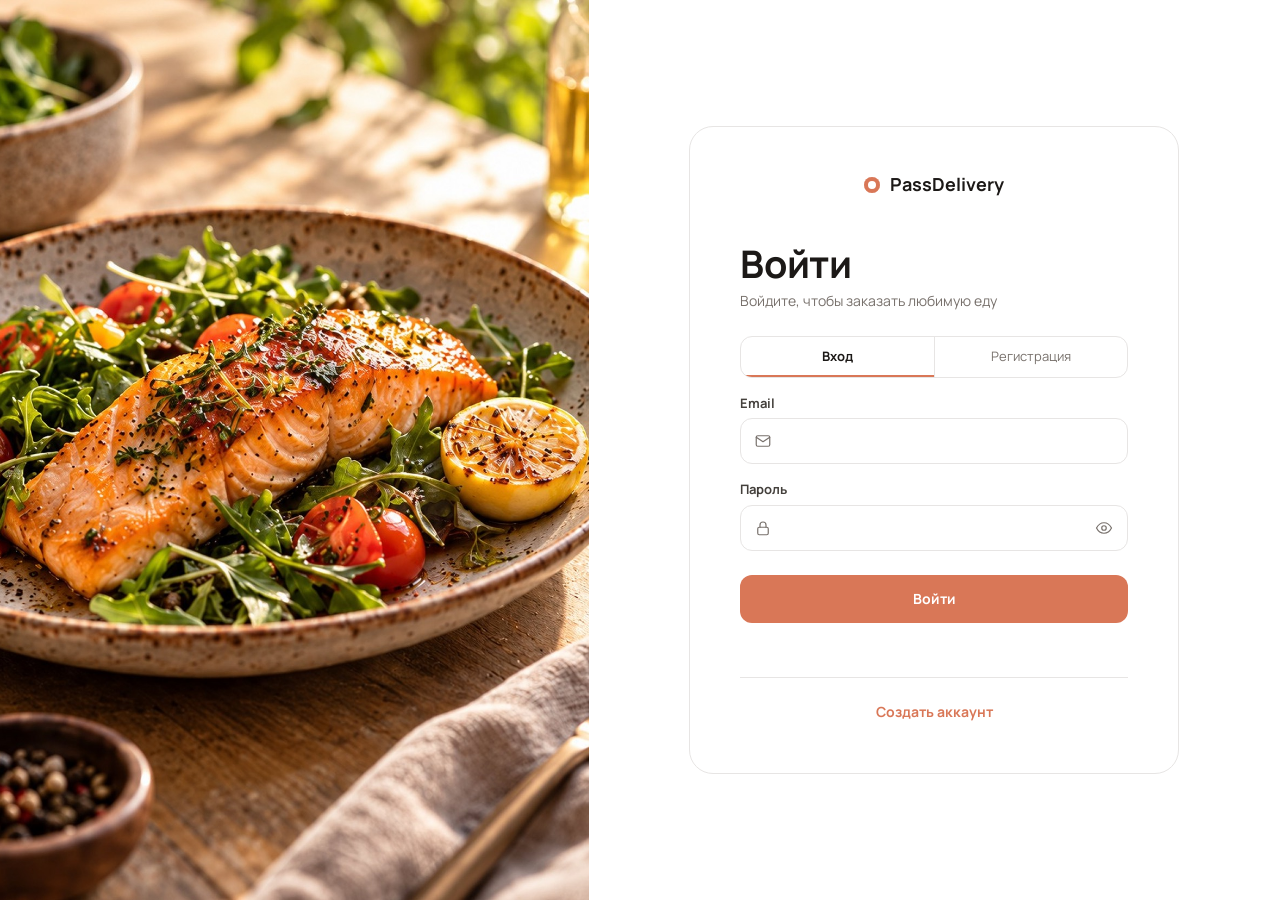
==== commit d46a8e2c: "photos for restaurants and dishes" ====
--- a/index.html
+++ b/index.html
@@ -193,7 +193,10 @@
         <form id="rv-form" novalidate>
           <h2>Оцените заказ</h2>
           <p class="ohead__sub">Отзыв увидят другие покупатели на странице ресторана</p>
-          <div class="rv-stars-input" id="rv-stars" role="radiogroup" aria-label="Оценка"></div>
+          <p class="rv-label">Еда и ресторан</p>
+          <div class="rv-stars-input" id="rv-stars" role="radiogroup" aria-label="Оценка ресторана"></div>
+          <p class="rv-label">Курьер <span>— по желанию</span></p>
+          <div class="rv-stars-input" id="rv-cstars" role="radiogroup" aria-label="Оценка курьера"></div>
           <textarea id="rv-body" rows="3" maxlength="1000" placeholder="Что понравилось, а что можно улучшить?"></textarea>
           <div class="msg" id="rv-msg" role="status"></div>
           <button type="submit" class="primary" id="rv-submit">Отправить отзыв</button>
@@ -268,9 +271,9 @@
 
 <!-- ============ КАБИНЕТ ВЛАДЕЛЬЦА (макет 09-restaurant-owner, node 37:1859) ============ -->
 <main id="owner" class="owner" hidden>
-  <aside class="panel oside">
+  <aside class="oside">
     <a class="logo logo--left" href="#/owner/overview"><span class="logo__mark"></span><span class="logo__text">PassDelivery</span></a>
-
+    <div class="oside__panel">
     <div class="side__user oside__rest">
       <span class="avatar avatar--rest" id="o-avatar" aria-hidden="true"></span>
       <div class="side__who">
@@ -296,6 +299,7 @@
       <button type="button" id="o-new">+ Новый ресторан</button>
       <a href="#/profile/personal">Мой профиль</a>
       <button type="button" id="o-logout">Выйти</button>
+    </div>
     </div>
   </aside>
 
@@ -370,6 +374,15 @@
           <label for="rs-desc">Описание</label><textarea id="rs-desc" rows="3" maxlength="100" placeholder="Итальянская кухня, свежая паста каждый день"></textarea>
           <label for="rs-address">Адрес *</label><input id="rs-address" placeholder="Москва, ул. Ленина, 12">
           <label for="rs-phone">Телефон</label><input id="rs-phone" type="tel" placeholder="+79991234567">
+          <label for="rs-photo">Фото</label>
+          <div class="photo-field">
+            <span class="photo-field__preview" id="rs-photo-preview" aria-hidden="true"></span>
+            <div class="photo-field__side">
+              <label class="btn-outline btn-outline--sm photo-field__btn" for="rs-photo">Выбрать фото</label>
+              <input type="file" id="rs-photo" accept="image/*" hidden>
+              <small class="photo-field__hint" id="rs-photo-hint">JPG, PNG или WebP. Большие фото уменьшим сами</small>
+            </div>
+          </div>
           <label class="check"><input type="checkbox" id="rs-open"> Ресторан открыт и принимает заказы</label>
           <div class="msg" id="rs-msg" role="status"></div>
           <div class="actions">
@@ -384,8 +397,9 @@
 
 <!-- ============ КАБИНЕТ КУРЬЕРА (макет 10-courier, node 37:1941) ============ -->
 <main id="courier" class="owner" hidden>
-  <aside class="panel oside">
+  <aside class="oside">
     <a class="logo logo--left" href="#/courier"><span class="logo__mark"></span><span class="logo__text">PassDelivery</span></a>
+    <div class="oside__panel">
     <div class="side__user oside__rest">
       <span class="avatar" id="k-avatar" aria-hidden="true"></span>
       <div class="side__who">
@@ -401,12 +415,14 @@
       <span>На линии</span>
       <button type="button" class="switch" id="k-switch" role="switch" aria-checked="false" aria-label="Принимать заказы"><span></span></button>
     </div>
-    <nav class="side__nav" aria-label="Разделы курьера">
-      <a href="#/courier" aria-current="page">Доставки</a>
+    <nav class="side__nav" id="k-nav" aria-label="Разделы курьера">
+      <a href="#/courier" data-view="work">Доставки</a>
+      <a href="#/courier/history" data-view="history">История</a>
+      <a href="#/profile/personal">Профиль</a>
     </nav>
     <div class="side__nav oside__foot">
-      <a href="#/profile/personal">Мой профиль</a>
       <button type="button" id="k-logout">Выйти</button>
+    </div>
     </div>
   </aside>
 
@@ -417,14 +433,36 @@
     </div>
     <div class="msg" id="k-msg" role="status"></div>
 
-    <section class="panel k-active" id="k-active" hidden aria-label="Текущая доставка"></section>
-
-    <section id="k-offers-box" hidden>
-      <h2 class="k-h2">Доступные доставки</h2>
-      <div class="k-offers" id="k-offers"></div>
-    </section>
-
-    <div class="panel ocard" id="k-empty" hidden><p class="empty-state" id="k-empty-text"></p></div>
+    <div class="k-stats">
+      <div class="panel k-stat"><span>Сегодня</span><strong id="k-today">—</strong></div>
+      <div class="panel k-stat"><span>Заработано сегодня</span><strong id="k-earned">—</strong></div>
+      <div class="panel k-stat"><span>Рейтинг</span><strong id="k-rating">—</strong><small id="k-rating-sub"></small></div>
+    </div>
+
+    <section id="k-work">
+      <h2 class="k-h2" id="k-work-title">Доступные доставки</h2>
+      <div class="chips k-tabs" role="tablist" aria-label="Доставки">
+        <button type="button" class="chip" role="tab" data-ktab="offers">Доступные <span class="nav-count" id="k-offers-count" hidden></span></button>
+        <button type="button" class="chip" role="tab" data-ktab="mine">Мои заказы <span class="nav-count" id="k-mine-count" hidden></span></button>
+      </div>
+
+      <div class="k-board" id="k-pane-offers">
+        <div class="panel k-table" id="k-offers"></div>
+        <aside class="panel k-detail" id="k-detail" aria-label="Выбранная доставка"></aside>
+      </div>
+
+      <div id="k-pane-mine" hidden>
+        <section class="panel k-active" id="k-active" aria-label="Текущая доставка"></section>
+      </div>
+
+      <div class="panel ocard" id="k-empty" hidden><p class="empty-state" id="k-empty-text"></p></div>
+    </section>
+
+    <section id="k-history" hidden>
+      <h2 class="k-h2">История доставок</h2>
+      <div class="panel k-table" id="k-hist"></div>
+      <div class="panel ocard" id="k-hist-empty" hidden><p class="empty-state">Здесь появятся заказы, которые вы доставили</p></div>
+    </section>
   </div>
 </main>
 
@@ -464,6 +502,15 @@
       <div><label for="d-price">Цена, ₽ *</label><input id="d-price" inputmode="decimal" autocomplete="off" placeholder="540"></div>
       <div><label for="d-time">Время готовки, мин</label><input id="d-time" type="number" min="1" step="1" inputmode="numeric" placeholder="15"></div>
     </div>
+    <label for="d-photo">Фото</label>
+    <div class="photo-field">
+      <span class="photo-field__preview" id="d-photo-preview" aria-hidden="true"></span>
+      <div class="photo-field__side">
+        <label class="btn-outline btn-outline--sm photo-field__btn" for="d-photo">Выбрать фото</label>
+        <input type="file" id="d-photo" accept="image/*" hidden>
+        <small class="photo-field__hint" id="d-photo-hint">JPG, PNG или WebP. Большие фото уменьшим сами</small>
+      </div>
+    </div>
     <label class="check"><input type="checkbox" id="d-available" checked> В продаже — блюдо видно покупателям</label>
     <div class="msg" id="dish-form-msg" role="status"></div>
     <div class="actions">
--- a/css/styles.css
+++ b/css/styles.css
@@ -14,7 +14,7 @@
 /* ---------- общие элементы форм ---------- */
 label{display:block;font-size:13px;font-weight:700;color:var(--label);margin:16px 0 6px}
 input,select{width:100%;height:46px;padding:0 14px;font:inherit;font-size:15px;color:var(--ink);background:#fff;border:1px solid var(--line);border-radius:12px}
-textarea{width:100%;padding:12px 14px;font:inherit;font-size:15px;color:var(--ink);background:#fff;border:1px solid var(--line);border-radius:12px;resize:vertical}
+textarea{width:100%;padding:12px 14px;font:inherit;font-size:15px;color:var(--ink);background:#fff;border:1px solid var(--line);border-radius:12px;height:96px;resize:none;overflow-y:auto}
 input:focus,select:focus,textarea:focus{border-color:var(--acc);outline:none;box-shadow:0 0 0 3px rgba(217,119,87,.18)}
 .field{position:relative}
 .field__icon{position:absolute;left:14px;top:50%;transform:translateY(-50%);color:var(--mute);pointer-events:none}
@@ -28,11 +28,14 @@
 .msg.err{color:var(--err)}.msg.ok{color:#2e7d4f}
 
 /* ---------- экран входа ---------- */
-.login{min-height:100vh;display:grid;grid-template-columns:46fr 54fr}
-.login__hero{
-  background:
-    url('../img/login.jpg') center/cover no-repeat,
-    linear-gradient(135deg,#d9c7ad 0%,#b9a083 55%,#8f7a5e 100%);
+/* Масштаб страницы (Ctrl +/−) меняет размер CSS-пикселя. Чтобы фото масштабировалось вместе с формой:
+   — фото не меньше макетного кадра 662×900 px: при увеличении растёт и обрезается по краям;
+   — весь экран не больше 1920×1080 px: при уменьшении сжимается целиком, а не только форма */
+.login{width:min(100%,1920px);min-height:min(100vh,1080px);margin:max(0px,calc((100vh - 1080px) / 2)) auto 0;display:grid;grid-template-columns:46fr 54fr}
+.login__hero{position:relative;overflow:hidden;background:linear-gradient(135deg,#d9c7ad 0%,#b9a083 55%,#8f7a5e 100%)}
+.login__hero::before{content:'';position:absolute;left:50%;top:50%;width:max(100%,662px);height:max(100%,900px);transform:translate(-50%,-50%);background:url('../img/login.jpg') center/cover no-repeat}
+@media (min-width:1921px),(min-height:1081px){
+  .login__hero{border-radius:24px}
 }
 .login__side{display:grid;place-items:center;padding:32px}
 .card{width:100%;max-width:490px;border:1px solid var(--line);border-radius:24px;padding:44px 50px;background:#fff}
@@ -140,6 +143,9 @@
 .hero h1{font-size:40px;line-height:1.15;margin:0}
 .hero__meta{margin:8px 0 0;font-size:14px;color:var(--label)}
 .hero__desc{margin:6px 0 0;font-size:14px;color:var(--label);max-width:640px}
+.hero.has-photo{isolation:isolate;display:flex;flex-direction:column;justify-content:flex-end;min-height:260px;color:#fff}
+.hero.has-photo::before{content:'';position:absolute;inset:0;z-index:-1;border-radius:inherit;background:linear-gradient(180deg,rgba(28,25,23,.1) 0%,rgba(28,25,23,.7) 100%)}
+.hero.has-photo .hero__meta,.hero.has-photo .hero__desc{color:rgba(255,255,255,.85)}
 .hero__closed{position:absolute;top:20px;right:24px;padding:6px 14px;border-radius:99px;background:var(--ink);color:#fff;font-size:12px;font-weight:700}
 .menu-bar{position:sticky;top:76px;z-index:4;display:flex;align-items:center;justify-content:space-between;gap:16px;padding:24px 16px 16px;background:var(--page)}
 .menu-bar .chips{margin:0;flex:1;min-width:0}
@@ -352,16 +358,44 @@
 /* ---------- кабинет курьера ---------- */
 .k-online{display:flex;align-items:center;justify-content:space-between;margin:0 4px 18px;padding:12px 14px;border-radius:14px;background:var(--page);font-size:14px;font-weight:700}
 .k-h2{font-size:22px;margin:8px 0 16px}
-.k-offers{display:flex;flex-direction:column;gap:14px}
-.k-offer{display:grid;grid-template-columns:110px minmax(0,1fr) auto auto;gap:20px;align-items:center;padding:20px 24px}
-.k-offer__no{display:flex;flex-direction:column;align-items:flex-start;gap:6px;font-size:15px}
-.k-offer__no .oo-badge{margin-left:0}
-.k-offer__route{display:flex;flex-direction:column;gap:4px;font-size:14px;min-width:0}
-.k-offer__route span{display:inline-block;min-width:78px;color:var(--mute);font-size:12px;text-transform:uppercase;letter-spacing:.03em}
-.k-offer__route small{color:var(--mute);font-size:13px;overflow:hidden;text-overflow:ellipsis;white-space:nowrap}
-.k-offer__sum{font-size:18px;white-space:nowrap}
-.k-offer__acts{display:flex;gap:8px}
-.k-offer__acts button{height:42px;padding:0 18px;border-radius:12px;font-weight:700;font-size:14px}
+.k-stats{display:grid;grid-template-columns:repeat(3,minmax(0,200px));gap:16px;margin-bottom:32px}
+.k-stat{display:flex;flex-direction:column;gap:6px;padding:20px 22px}
+.k-stat span{font-size:12px;font-weight:700;color:var(--mute)}
+.k-stat strong{font-size:22px;line-height:1.2}
+.k-stat small{font-size:12px;color:var(--mute)}
+.k-stat small:empty{display:none}
+.k-tabs .chip[aria-selected=true]{background:var(--acc);border-color:var(--acc)}
+.k-tabs .chip .nav-count{background:var(--acc-soft);color:var(--acc)}
+.k-tabs .chip[aria-selected=true] .nav-count{background:#fff}
+.k-board{display:grid;grid-template-columns:minmax(0,1fr) 280px;gap:24px;align-items:start}
+.k-table{padding:4px 24px}
+.k-row{display:grid;grid-template-columns:96px minmax(0,1.1fr) minmax(0,1fr) 80px auto;gap:16px;align-items:center;min-height:96px;padding:16px 8px;margin:0 -8px;border-bottom:1px solid var(--line);border-radius:12px;font-size:14px;cursor:pointer}
+.k-row:last-child{border-bottom:0}
+.k-row:hover{background:var(--page)}
+.k-row--on{background:var(--acc-soft)}
+.k-row--on:hover{background:var(--acc-soft)}
+.k-row__no{font-size:14px;white-space:nowrap}
+.k-row__rest{display:flex;flex-direction:column;align-items:flex-start;gap:6px;min-width:0}
+.k-row__rest strong{max-width:100%;overflow:hidden;text-overflow:ellipsis;white-space:nowrap}
+.k-row__rest .oo-badge{margin-left:0;padding:2px 10px;font-size:11px}
+.k-row__rest small{max-width:100%;color:var(--mute);font-size:12px;overflow:hidden;text-overflow:ellipsis;white-space:nowrap}
+.k-row__addr{color:var(--mute);min-width:0;overflow-wrap:anywhere}
+.k-row__pay{white-space:nowrap;text-align:right}
+.k-row .primary{height:44px;padding:0 22px}
+.k-row--hist{grid-template-columns:110px 96px minmax(0,1.1fr) minmax(0,1fr) 80px;cursor:default}
+.k-row--hist:hover{background:none}
+.k-row__when{color:var(--label);font-size:13px}
+.k-detail{position:sticky;top:32px;display:flex;flex-direction:column;align-items:flex-start;padding:24px}
+.k-detail .oo-badge{margin-left:0}
+.k-detail__name{margin:14px 0 4px;font-size:20px}
+.k-detail__addr{margin:0;font-size:13px;color:var(--mute)}
+.k-detail__facts{display:grid;grid-template-columns:auto minmax(0,1fr);gap:8px 12px;width:100%;margin:20px 0 0;font-size:13px}
+.k-detail__facts dt{color:var(--mute)}
+.k-detail__facts dd{margin:0;overflow-wrap:anywhere}
+.k-detail__pay{margin:20px 0 0;font-size:16px;font-weight:700}
+.k-detail__acts{display:flex;flex-direction:column;gap:6px;width:100%;margin-top:24px}
+.k-detail__acts .primary{width:100%}
+.k-detail__acts .link{color:var(--mute);font-weight:400}
 .k-active{display:flex;flex-direction:column;gap:20px;padding:26px 28px;margin-bottom:24px;border-color:var(--acc);box-shadow:0 0 0 3px var(--acc-soft)}
 .k-active__head{display:flex;justify-content:space-between;align-items:flex-start;gap:16px}
 .k-active__title{font-size:24px;font-weight:700}
@@ -388,10 +422,12 @@
 .rv-stars{color:#e8a33d;letter-spacing:1px;font-size:15px}
 .rv-box{padding:26px 32px;margin-bottom:24px}
 .rv-box h2{font-size:22px;margin:0 0 4px}
-.rv-box textarea{margin-top:14px}
+.rv-box textarea{margin-top:14px;height:120px}
 .rv-box .primary{margin-top:14px}
 .rv-box .rv-card{margin-top:14px}
-.rv-stars-input{display:flex;gap:6px;margin-top:16px}
+.rv-stars-input{display:flex;gap:6px;margin-top:8px}
+.rv-label{margin:16px 0 0;font-size:13px;font-weight:700;color:var(--label)}
+.rv-label span{font-weight:400;color:var(--mute)}
 .rv-star{width:46px;height:46px;border:1px solid var(--line);border-radius:12px;background:#fff;color:#d6d3d1;font-size:24px;line-height:1}
 .rv-star--on{color:#e8a33d;border-color:#f3d9a6;background:#fff8ec}
 .rv-star:hover{border-color:#e8a33d}
@@ -489,10 +525,18 @@
   .rv-list{grid-template-columns:minmax(0,1fr)}
   .rv-sec{padding:8px 0 24px}
   .rv-box{padding:20px 16px}
-  .k-offer{grid-template-columns:minmax(0,1fr) auto;gap:10px 12px;padding:16px}
-  .k-offer__route{grid-column:1 / -1;grid-row:2}
-  .k-offer__acts{grid-column:1 / -1}
-  .k-offer__acts button{flex:1}
+  .k-stats{grid-template-columns:repeat(3,minmax(0,1fr));gap:8px;margin-bottom:24px}
+  .k-stat{padding:14px 12px}
+  .k-stat strong{font-size:17px}
+  .k-board{grid-template-columns:minmax(0,1fr)}
+  .k-detail{display:none}
+  .k-table{padding:4px 16px}
+  .k-row{grid-template-columns:minmax(0,1fr) auto;gap:8px 12px;min-height:0;padding:14px 8px}
+  .k-row__rest,.k-row__addr{grid-column:1 / -1}
+  .k-row .primary{grid-column:1 / -1;width:100%}
+  .k-row__pay{grid-row:1;grid-column:2}
+  .k-row--hist .k-row__when{grid-column:1 / -1}
+  .k-row--hist .k-row__pay{grid-row:2;grid-column:2}
   .k-points{grid-template-columns:minmax(0,1fr)}
   .k-active{padding:20px 16px}
   .k-active__title{font-size:20px}
@@ -511,3 +555,48 @@
   .modal .actions button:not(.danger){flex:1}
   .modal .actions .danger{order:3;width:100%;height:40px;margin:0}
 }
+
+/* ---------- тёмная боковая панель кабинетов (владелец, курьер; макеты 09, 10) ---------- */
+.oside{padding:8px 0 0}
+.oside .logo{padding:0 4px;margin:6px 0 34px}
+.oside__panel{
+  --side-bg:#1c1917; --side-ink:#fafaf9; --side-text:#d6d3d1; --side-mute:#a8a29e;
+  --side-line:rgba(255,255,255,.1); --side-hover:rgba(255,255,255,.07); --side-soft:rgba(217,119,87,.18); --side-acc:#f0a585;
+  flex:1;display:flex;flex-direction:column;padding:24px 14px 18px;border-radius:20px;background:var(--side-bg);color:var(--side-text);
+}
+.oside__panel .side__name{color:var(--side-ink)}
+.oside__panel .side__role{color:var(--side-mute)}
+.oside__panel .avatar{background:var(--side-soft);color:var(--side-acc)}
+.oside__panel .avatar--rest{background:var(--acc);color:#fff}
+.oside__panel .bell{color:var(--side-text)}
+.oside__panel .bell:hover{background:var(--side-hover);color:var(--side-acc)}
+.oside__panel .side__nav{gap:8px}
+.oside__panel .side__nav a,.oside__panel .side__nav button{color:var(--side-text)}
+.oside__panel .side__nav a:hover,.oside__panel .side__nav button:hover{background:var(--side-hover);color:var(--side-ink)}
+.oside__panel .side__nav a[aria-current=page]{background:var(--acc);color:#fff}
+.oside__panel .side__nav a[aria-current=page] .nav-count{background:#fff;color:var(--acc)}
+.oside__panel .oside__foot{gap:4px}
+.oside__foot #o-new{color:var(--side-acc)}
+.oside__foot #o-logout,.oside__foot #k-logout{color:var(--side-mute)}
+.oside__switch{background:rgba(255,255,255,.06);border-color:var(--side-line);color:var(--side-ink)}
+.oside__switch option{background:var(--side-bg);color:var(--side-ink)}
+.oside__panel .k-online{background:var(--side-hover);color:var(--side-ink)}
+.oside__panel .switch{background:#57534e}
+.oside__panel .switch[aria-checked=true]{background:var(--acc)}
+@media (max-width:860px){
+  .oside{padding:0}
+  .oside .logo{margin:0 0 12px}
+  .oside__panel{padding:16px 12px}
+  .oside__foot{border-top-color:var(--side-line)}
+}
+
+/* ---------- фото ресторанов и блюд ---------- */
+.rest-card__img.has-photo span,.dish-card__img.has-photo span{visibility:hidden}
+.cart-row__thumb.has-photo,.dish__thumb.has-photo,.avatar.has-photo{color:transparent}
+.photo-field{display:flex;align-items:center;gap:16px}
+.photo-field__preview{flex:none;width:96px;height:96px;border:1px dashed var(--line);border-radius:16px;background:var(--page)}
+.photo-field__preview.has-photo{border-style:solid}
+.photo-field__side{display:flex;flex-direction:column;align-items:flex-start;gap:6px;min-width:0}
+label.photo-field__btn{margin:0;font-size:14px;cursor:pointer}
+.photo-field__hint{color:var(--mute);font-size:12px}
+.photo-field__hint.err{color:var(--err)}
